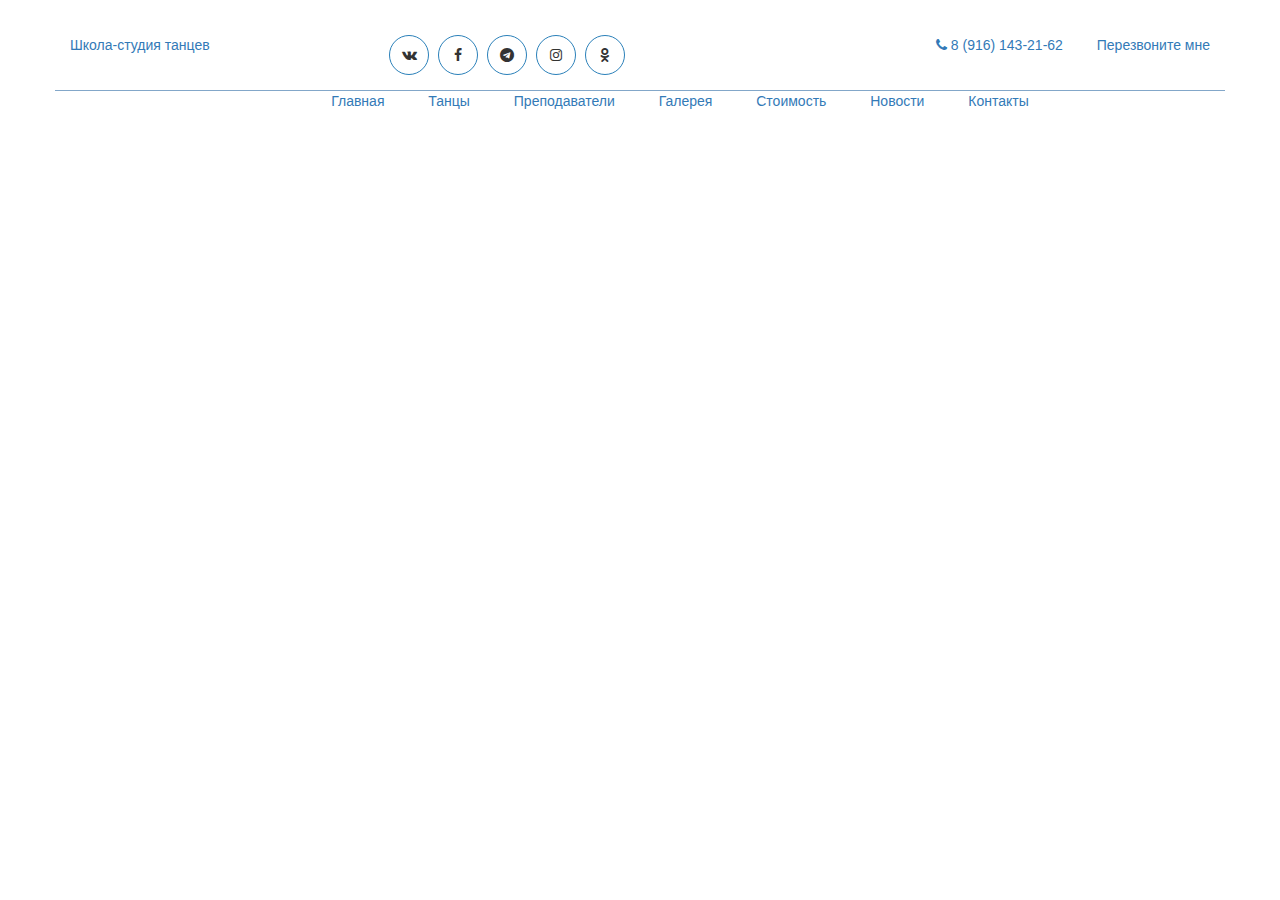
==== index.html @ fca8ac5f "Initial commit" ====
<!DOCTYPE html>
<html lang="en">
<head>
	<meta charset="UTF-8">
	<meta http-equiv="X-UA-Compatible" content="IE=edge,chrome=1">
	<meta name="viewport" content="width=device-width, initial-scale=1">
	<title>Трафик - школа студия танцев</title>
	<link rel="stylesheet" href="bower_components/aos/dist/aos.css" />
	<link rel="stylesheet" href="https://maxcdn.bootstrapcdn.com/font-awesome/4.6.3/css/font-awesome.min.css">
	<link rel="stylesheet" href="css/vendors/bootstrap.min.css">
	<link rel="stylesheet" href="css/style.css">
</head>
<body>
	<div class="wrapper">
	<!-- <div data-aos="animation_name"> -->
	<header>
		<div class="container">
			<div class="row">
				<div class="col-md-6">
					<div class="logo">
						<a href="#"> Школа-студия танцев</a>
					</div>
					<div class="socials">
						<ul>
							<li><i class="fa fa-vk" aria-hidden="true"></i></li>
							<li><i class="fa fa-facebook" aria-hidden="true"></i></li>
							<li><i class="fa fa-telegram" aria-hidden="true"></i></li>
							<li><i class="fa fa-instagram" aria-hidden="true"></i></li>
							<li><i class="fa fa-odnoklassniki" aria-hidden="true"></i></li>
						</ul>
					</div>
				</div>
				<div class="col-md-6">
					<div class="hdr-contact">
						<a href="tel:89161432162" class="hdr-contact-phone"><i class="fa fa-phone"></i>
							8 (916) 143-21-62
						</a>
						<a href="#" class="round-btn">Перезвоните мне</a>
					</div>
				</div>
			</div>
		</div>
	</header>
	<div class="navigation">
		<ul class="nav-list">
			<li><a href="#">Главная</a></li>
			<li><a href="#">Танцы</a></li>
			<li><a href="#">Преподаватели</a></li>
			<li><a href="#">Галерея</a></li>
			<li><a href="#">Стоимость</a></li>
			<li><a href="#">Новости</a></li>
			<li><a href="#">Контакты</a></li>
		</ul>
	</div>





	</div> <!-- /.wrapper -->
	<!-- <script src="//ajax.googleapis.com/ajax/libs/jquery/1.11.2/jquery.min.js"></script>-->
	<script>
		window.jQuery || document.write('<script src="js/vendor/jquery-1.11.2.min.js"><\/script>')
	</script>
	<script src="js/vendors/bootstrap.min.js"></script>
	<script src="bower_components/aos/dist/aos.js"></script>
	<script src="js/main.js"></script>
</body>
</html>
---- css/style.css ----
/* === COLORS === */
html, body {
  padding: 0;
  margin: 0; }
  html .wrapper, body .wrapper {
    overflow: hidden; }

header {
  padding-top: 35px; }
  header .container {
    border-bottom: 1px solid #83a7c9; }
  header .logo {
    float: left;
    width: 35%; }
  header .socials li {
    border: 1px solid #2a80b9; }
  header .socials li:hover {
    background: #2a80b9;
    color: white; }
  header .hdr-contact {
    text-align: right; }
    header .hdr-contact a {
      display: inline;
      margin-left: 30px; }

.socials {
  text-align: right; }
  .socials li {
    display: inline-block;
    padding: 5px;
    width: 40px;
    height: 40px;
    border-radius: 50%;
    position: relative;
    margin-left: 5px; }
    .socials li i {
      position: absolute;
      top: 50%;
      transform: translateY(-50%);
      width: 26px;
      left: 50%;
      margin-left: -13px;
      text-align: center;
      font-style: 20px; }

.navigation .nav-list {
  text-align: center; }
  .navigation .nav-list li {
    display: inline;
    margin-left: 40px; }

/*# sourceMappingURL=style.css.map */
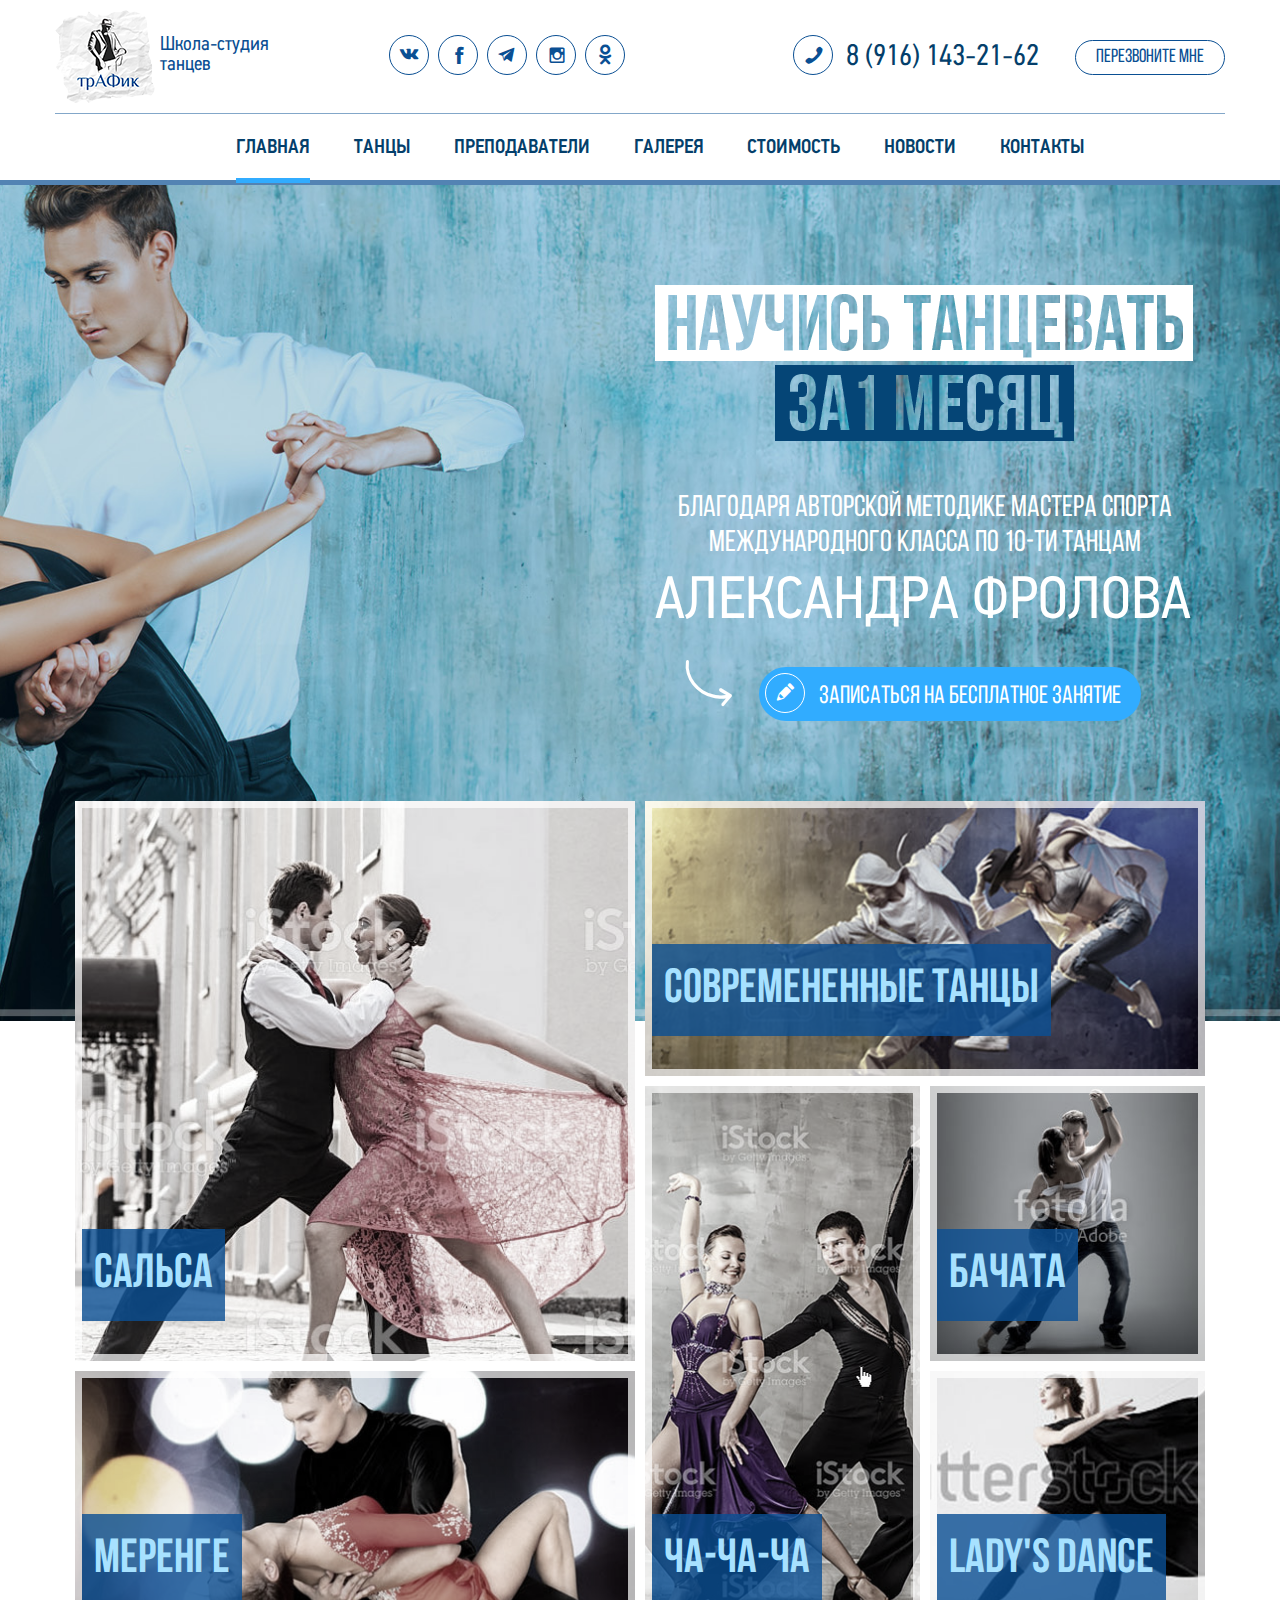
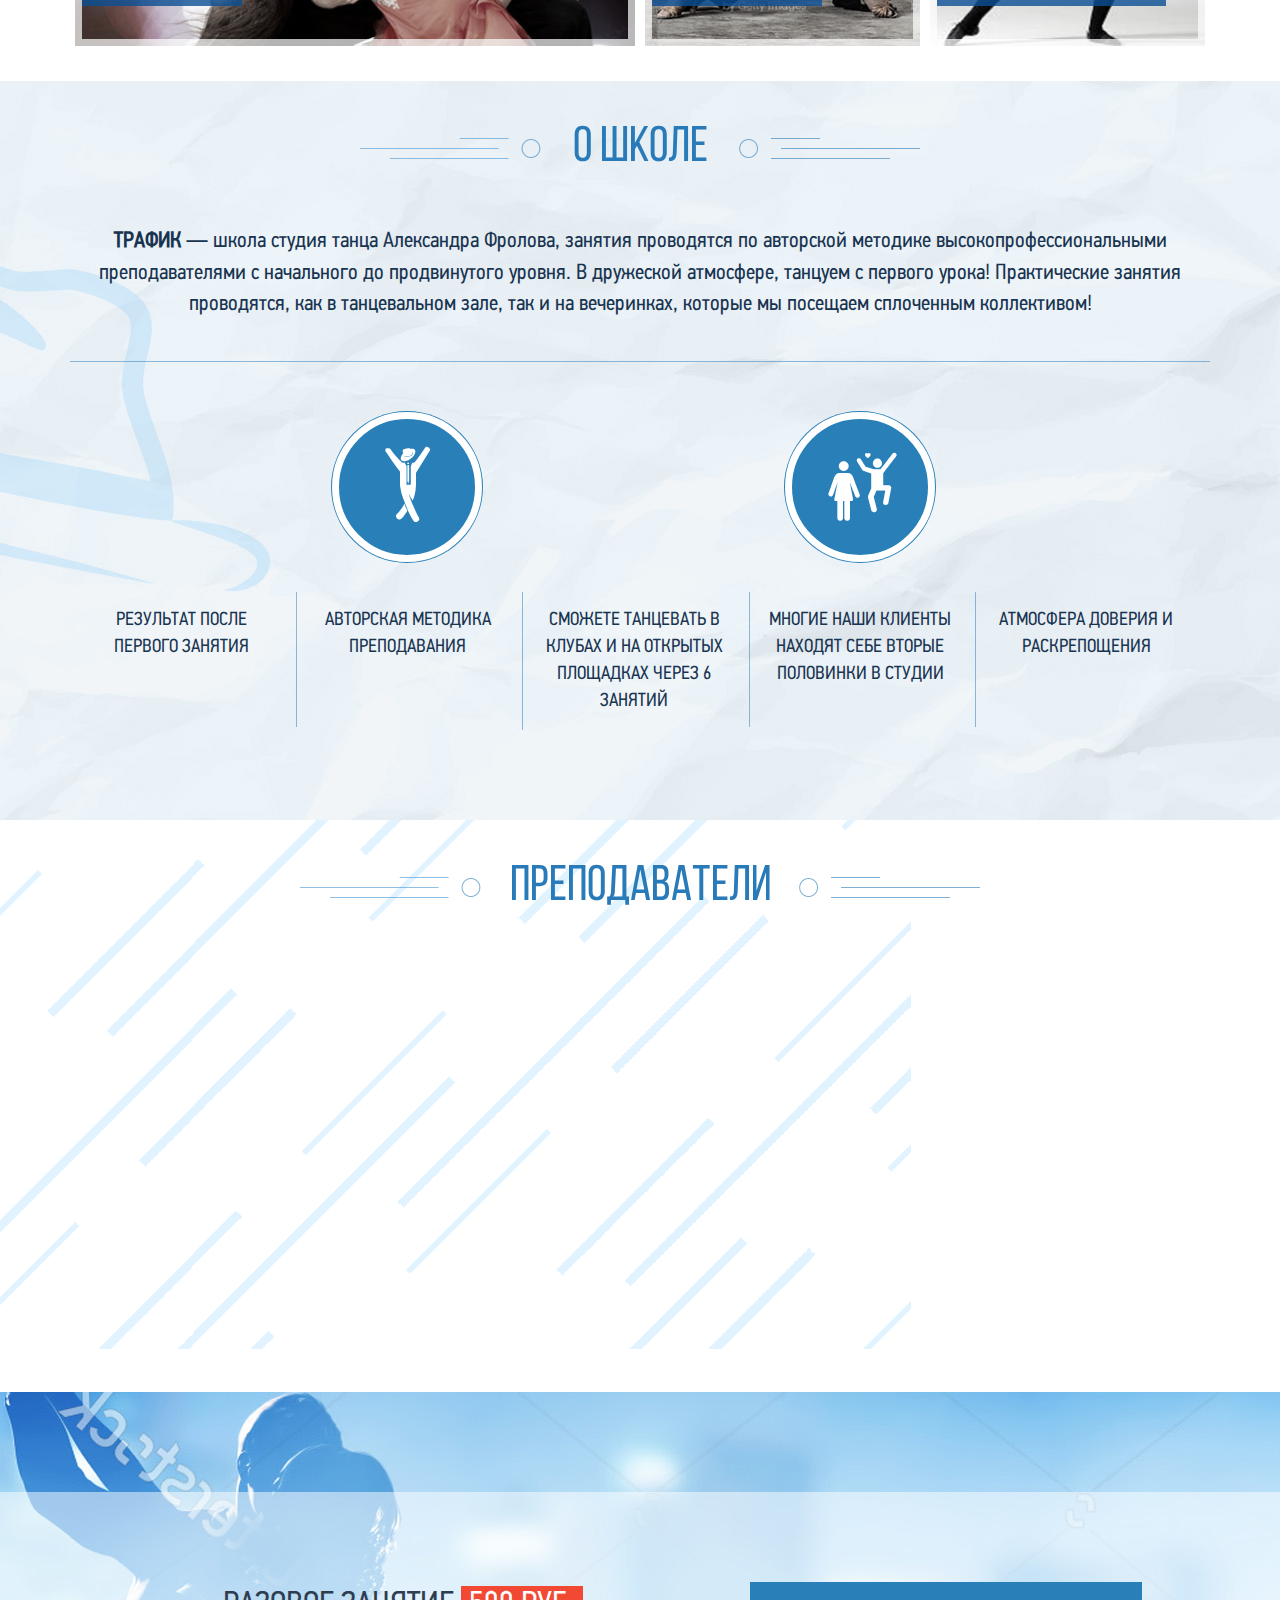
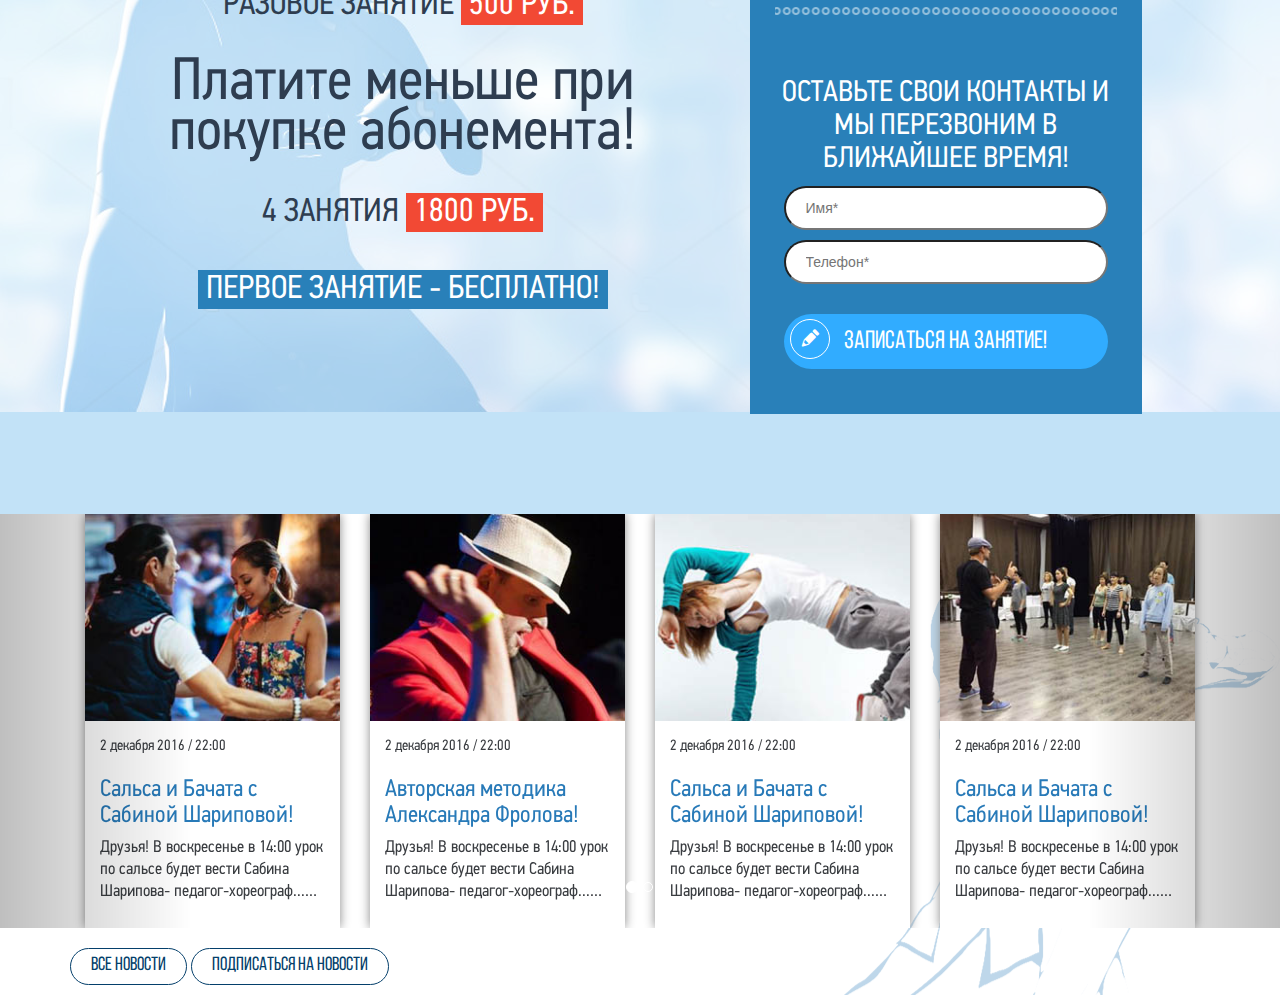
==== commit 6669a678: "Need work on weekends" ====
--- a/index.html
+++ b/index.html
@@ -5,10 +5,11 @@
 	<meta http-equiv="X-UA-Compatible" content="IE=edge,chrome=1">
 	<meta name="viewport" content="width=device-width, initial-scale=1">
 	<title>Трафик - школа студия танцев</title>
-	<link rel="stylesheet" href="bower_components/aos/dist/aos.css" />
-	<link rel="stylesheet" href="https://maxcdn.bootstrapcdn.com/font-awesome/4.6.3/css/font-awesome.min.css">
+	<link rel="stylesheet" href="https://cdnjs.cloudflare.com/ajax/libs/animate.css/3.5.2/animate.min.css">
+	<link rel="stylesheet" href="css/vendors/fonts.css">
 	<link rel="stylesheet" href="css/vendors/bootstrap.min.css">
 	<link rel="stylesheet" href="css/style.css">
+	<link rel="stylesheet" href="css/vendors/responsive.css">
 </head>
 <body>
 	<div class="wrapper">
@@ -18,21 +19,35 @@
 			<div class="row">
 				<div class="col-md-6">
 					<div class="logo">
-						<a href="#"> Школа-студия танцев</a>
+						<a href="index.html"><img src="img/logo.png"></a>
+						<a href="index.html"> Школа-студия <br> танцев</a>
 					</div>
 					<div class="socials">
 						<ul>
-							<li><i class="fa fa-vk" aria-hidden="true"></i></li>
-							<li><i class="fa fa-facebook" aria-hidden="true"></i></li>
-							<li><i class="fa fa-telegram" aria-hidden="true"></i></li>
-							<li><i class="fa fa-instagram" aria-hidden="true"></i></li>
-							<li><i class="fa fa-odnoklassniki" aria-hidden="true"></i></li>
+							<li>
+							<a href="#"><i class="icon-vk"></i></a>
+							</li>
+							<li>
+							<a href="#"><i class="icon-fb"></i></a>
+							</li>
+							<li>
+							<a href="#"><i class="icon-tg"></i></a>
+							</li>
+							<li>
+							<a href="#"><i class="icon-in"></i></a>
+							</li>
+							<li>
+							<a href="#"><i class="icon-ok"></i></a>
+							</li>
 						</ul>
 					</div>
 				</div>
 				<div class="col-md-6">
 					<div class="hdr-contact">
-						<a href="tel:89161432162" class="hdr-contact-phone"><i class="fa fa-phone"></i>
+						<a href="tel:89161432162" class="hdr-contact-phone">
+						<span class="icon-wrap">
+							<i class="icon icon-phone"></i>
+						</span>
 							8 (916) 143-21-62
 						</a>
 						<a href="#" class="round-btn">Перезвоните мне</a>
@@ -43,7 +58,7 @@
 	</header>
 	<div class="navigation">
 		<ul class="nav-list">
-			<li><a href="#">Главная</a></li>
+			<li class="active"><a href="#">Главная</a></li>
 			<li><a href="#">Танцы</a></li>
 			<li><a href="#">Преподаватели</a></li>
 			<li><a href="#">Галерея</a></li>
@@ -52,18 +67,318 @@
 			<li><a href="#">Контакты</a></li>
 		</ul>
 	</div>
-
+	<section class="banner">
+		<div class="container">
+			<div class="col-md-6 pull-right">
+				<img src="img/banner-img.png" alt="Научись танцевать">
+				<p class="banner-txt">
+					благодаря авторской методике мастера спорта Международного класса по 10-ти танцам
+					<span>
+						Александра Фролова
+					</span>
+				</p>
+				<p class="inline"><span class="icon-arrow2"></span></p>
+				<a class="sign"><span class="icon-wrap"><i class="icon-pen"></i></span>Записаться на бесплатное занятие</a>
+			</div>
+		</div>
+	</section>
+	<section class="dances">
+		<div class="container">
+			<div class="col-md-6">
+				<div id="dance1" class="dance">
+					 	<img src="img/type1.jpg" alt="Сальса">
+					 	<a href="#">Сальса</a>
+				</div>
+				<div id="dance2" class="dance">
+					<img src="img/type2.jpg" alt="Меренге">
+					<a href="#">Меренге</a>
+				</div>
+			</div>
+			<div class="col-md-6">
+				<div id="dance3" class="dance">
+				<img src="img/type3.jpg"  alt="Современенные танцы">
+				<a href="#">Современенные танцы</a>
+				</div>
+				<div class="col-md-6 col-sm-6">
+					<div id="dance4" class="dance">
+					<img src="img/type4.jpg" alt="Ча-ча-ча">
+					<a href="#">Ча-ча-ча</a>
+					</div>
+				</div>
+				<div class="col-md-6 col-sm-6">
+					<div id="dance5" class="dance">
+					<img src="img/type5.jpg" alt="Бачата">
+					<a href="#">Бачата</a>
+					</div>
+					<div id="dance6" class="dance">
+						<img src="img/type6.jpg" alt="Lady's dance">
+						<a href="#">Lady's dance</a>
+					</div>
+				</div>
+			</div>
+		</div>
+	</section>
+	<section class="about">
+		<div class="container">
+			<h2 class="page-hdr">
+				О школе
+			</h2>
+			<p>
+				<strong>ТРАФИК</strong> — школа студия танца Александра Фролова, занятия проводятся по авторской методике высокопрофессиональными преподавателями с начального до продвинутого уровня. В дружеской атмосфере, танцуем с первого урока! Практические занятия проводятся, как в танцевальном зале, так и на вечеринках, которые мы посещаем сплоченным коллективом!
+			</p>
+			<ul class="ul-about">
+				<li>
+					<span class="icon-about wow flip"><i class="icon-1"></i></span>
+					<span class="about-txt no-border">Результат после
+					первого занятия </span>
+				</li>
+				<li>
+					<span class="icon-about"><i class="icon-2"></i></span>
+					<span class="about-txt">Авторская методика
+					преподавания </span>
+				</li>
+				<li>
+					<span class="icon-about wow flip"><i class="icon-3"></i></span>
+					<span class="about-txt">Сможете танцевать
+					в клубах и на открытых площадках через 6 занятий</span>
+				</li>
+				<li>
+					<span class="icon-about"><i class="icon-4"></i></span>
+					<span class="about-txt">Многие наши клиенты
+					находят себе вторые половинки в студии</span>
+				</li>
+				<li>
+					<span class="icon-about wow flip"><i class="icon-5"></i></span>
+					<span class="about-txt">Атмосфера доверия
+					и раскрепощения </span>
+				</li>
+			</ul>
+		</div>
+	</section>
+
+	<section class="teachers">
+		<div class="container">
+			<h2 class="page-hdr">Преподаватели</h2>
+
+			<div class="col-md-3 col-sm-6">
+				<div class="shadow-box wow slideInLeft">
+					<div class="img-container">
+						<a href="#"><img src="img/teacher1.png"></a>
+					</div>
+					<h3><a href="#">Александр Фролов</a></h3>
+				</div>
+			</div>
+			<div class="col-md-3 col-sm-6">
+				<div class="shadow-box wow slideInRight">
+					<div class="img-container">
+						<a href="#"><img src="img/teacher2.png"></a>
+					</div>
+					<h3><a href="#">Ольга Ланцова</a></h3>
+				</div>
+			</div>
+			<div class="col-md-3 col-sm-6">
+				<div class="shadow-box wow slideInLeft">
+					<div class="img-container">
+						<a href="#"><img src="img/teacher3.png"></a>
+					</div>
+					<h3><a href="#">Юлия Медвидь</a></h3>
+				</div>
+			</div>
+			<div class="col-md-3 col-sm-6">
+				<div class="shadow-box wow slideInRight">
+					<div class="img-container">
+						<a href="#"><img src="img/teacher4.png"></a>
+					</div>
+					<h3><a href="#">Сабина Шарипова</a></h3>
+				</div>
+			</div>
+		</div>
+	</section>
+
+	<section class="prices">
+		<div class="white-bg">
+			<div class="container">
+				<div class="col-md-7">
+					<p class="primary-txt">
+						Разовое занятие   <span class="red-bg">500 руб.</span> 
+					</p>
+					<p class="primary-txt txt60">
+						Платите меньше при покупке абонемента!  
+					</p>
+					<p class="primary-txt">
+						4 занятия   <span class="red-bg">1800 руб.</span> 
+					</p>
+					<p class="primary-txt">
+						<span class="blue-bg">Первое занятие - БЕСПЛАТНО!</span>
+					</p>
+				</div>
+				<div class="col-md-5">
+					<form class="form-signing">
+						<h2>Оставьте свои контакты и мы перезвоним 
+						в ближайшее время!
+						</h2>
+						<input type="text" name="name" placeholder="Имя*">
+						<input type="text" name="phone" placeholder="Телефон*">
+						<button class="sign"><span class="icon-wrap"><i class="icon-pen"></i></span>Записаться на занятие!</button> 
+					</form>
+				</div>
+			</div>
+		</div>
+	</section>
+
+	<section class="news-responses">	
+			
+	<div id="news" class="carousel slide" data-ride="carousel">
+			  <!-- Indicators -->
+			  <ol class="carousel-indicators">
+			    <li data-target="#news" data-slide-to="0" class="active"></li>
+			    <li data-target="#news" data-slide-to="1"></li>
+			  </ol>
+
+			  <!-- Wrapper for slides -->
+			  <div class="carousel-inner" role="listbox">
+			    <div class="item active">
+			    	<div class="container">
+			    		<div class="col-md-3 col-sm-6">
+			    			<div class="shadow-box">
+			    				<a href="#"><img src="img/news1.jpg"></a>
+			    				<div class="news-text">
+			    					<p class="date">2 декабря 2016 / 22:00</p>
+			    					<h3>
+			    						<a href="#">Сальса и Бачата с Сабиной Шариповой! </a>
+			    					</h3>
+			    					<p class="main-txt">
+			    						Друзья! В воскресенье в 14:00 урок по сальсе будет вести Сабина Шарипова- педагог-хореограф... международный инструктор по социальным танцам- сальсе, бачате.!
+			    					</p>
+			    				</div>
+			    			</div>
+			    		</div>
+			    		<div class="col-md-3 col-sm-6">
+			    			<div class="shadow-box">
+			    				<a href="#"><img src="img/news2.jpg"></a>
+			    				<div class="news-text">
+			    					<p class="date">2 декабря 2016 / 22:00</p>
+			    					<h3>
+			    						<a href="#">Авторская методика Александра Фролова!  </a>
+			    					</h3>
+			    					<p class="main-txt">
+			    						Друзья! В воскресенье в 14:00 урок по сальсе будет вести Сабина Шарипова- педагог-хореограф... международный инструктор по социальным танцам- сальсе, бачате.!
+			    					</p>
+			    				</div>
+			    			</div>
+			    		</div>
+			    		<div class="col-md-3 col-sm-6">
+			    			<div class="shadow-box">
+			    				<a href="#"><img src="img/news3.jpg"></a>
+			    				<div class="news-text">
+			    					<p class="date">2 декабря 2016 / 22:00</p>
+			    					<h3>
+			    						<a href="#">Сальса и Бачата с Сабиной Шариповой! </a>
+			    					</h3>
+			    					<p class="main-txt">
+			    						Друзья! В воскресенье в 14:00 урок по сальсе будет вести Сабина Шарипова- педагог-хореограф... международный инструктор по социальным танцам- сальсе, бачате.!
+			    					</p>
+			    				</div>
+			    			</div>
+			    		</div>
+			    		<div class="col-md-3 col-sm-6">
+			    			<div class="shadow-box">
+			    				<a href="#"><img src="img/news4.jpg"></a>
+			    				<div class="news-text">
+			    					<p class="date">2 декабря 2016 / 22:00</p>
+
+			    					<h3>
+			    						<a href="#">Сальса и Бачата с Сабиной Шариповой! </a>
+			    					</h3>
+			    					<p class="main-txt">
+			    						Друзья! В воскресенье в 14:00 урок по сальсе будет вести Сабина Шарипова- педагог-хореограф... международный инструктор по социальным танцам- сальсе, бачате.!
+			    					</p>
+			    				</div>
+			    			</div>
+			    		</div>
+			    </div>
+			    </div>
+
+			    <div class="item">
+			    	   <div class="container">
+			    	 		<div class="col-md-3 col-sm-6">
+			    	 			<div class="shadow-box">
+			    	 				<a href="#"><img src="img/news1.jpg"></a>
+			    	 				<div class="news-text">
+			    	 					<p class="date">2 декабря 2016 / 22:00</p>
+			    	 					<h3>
+			    	 						<a href="#">Сальса и Бачата с Сабиной Шариповой! </a>
+			    	 					</h3>
+			    	 					<p class="main-txt">
+			    	 						Друзья! В воскресенье в 14:00 урок по сальсе будет вести Сабина Шарипова- педагог-хореограф... международный инструктор по социальным танцам- сальсе, бачате.!
+			    	 					</p>
+			    	 				</div>
+			    	 			</div>
+			    	 		</div>
+			    	 		<div class="col-md-3 col-sm-6">
+			    	 			<div class="shadow-box">
+			    	 				<a href="#"><img src="img/news2.jpg"></a>
+			    	 				<div class="news-text">
+			    	 					<p class="date">2 декабря 2016 / 22:00</p>
+			    	 					<h3>
+			    	 						<a href="#">Авторская методика Александра Фролова!  </a>
+			    	 					</h3>
+			    	 					<p class="main-txt">
+			    	 						Друзья! В воскресенье в 14:00 урок по сальсе будет вести Сабина Шарипова- педагог-хореограф... международный инструктор по социальным танцам- сальсе, бачате.!
+			    	 					</p>
+			    	 				</div>
+			    	 			</div>
+			    	 		</div>
+			    	 		<div class="col-md-3 col-sm-6">
+			    	 			<div class="shadow-box">
+			    	 				<a href="#"><img src="img/news3.jpg"></a>
+			    	 				<div class="news-text">
+			    	 					<p class="date">2 декабря 2016 / 22:00</p>
+			    	 					<h3>
+			    	 						<a href="#">Сальса и Бачата с Сабиной Шариповой! </a>
+			    	 					</h3>
+			    	 					<p class="main-txt">
+			    	 						Друзья! В воскресенье в 14:00 урок по сальсе будет вести Сабина Шарипова- педагог-хореограф... международный инструктор по социальным танцам- сальсе, бачате.!
+			    	 					</p>
+			    	 				</div>
+			    	 			</div>
+			    	 		</div>		
+			    	 	</div>
+			    </div>
+			      
+			  </div>
+
+			  <!-- Left and right controls -->
+			  <a class="left carousel-control" href="#news" role="button" data-slide="prev">
+			    <span class="sr-only">Previous</span>
+			  </a>
+			  <a class="right carousel-control" href="#news" role="button" data-slide="next">
+			    <span class="sr-only">Next</span>
+			  </a>
+	</div>
+	<div class="container">
+		<h2 class="learn-more">
+			<a href="#">Все новости</a>
+		</h2>
+		<h2 class="learn-more">
+			<a href="#">Подписаться на новости</a>
+		</h2>
+	</div>
+	</section>
 
 
 
 
 	</div> <!-- /.wrapper -->
-	<!-- <script src="//ajax.googleapis.com/ajax/libs/jquery/1.11.2/jquery.min.js"></script>-->
+<!-- 	<script src="//ajax.googleapis.com/ajax/libs/jquery/1.11.2/jquery.min.js"></script>  -->
 	<script>
 		window.jQuery || document.write('<script src="js/vendor/jquery-1.11.2.min.js"><\/script>')
 	</script>
 	<script src="js/vendors/bootstrap.min.js"></script>
-	<script src="bower_components/aos/dist/aos.js"></script>
+	<script src="js/vendors/wow.js"></script>
+	<script>
+		new WOW().init();
+	</script>
 	<script src="js/main.js"></script>
 </body>
 </html>--- a/css/vendors/fonts.css
+++ b/css/vendors/fonts.css
@@ -0,0 +1,101 @@
+@font-face {
+	font-family: 'PFDinTextCondPro';
+	src: url('../../fonts/PFDinTextCondPro-Regular.eot');
+	src: local('☺'), url('../../fonts/PFDinTextCondPro-Regular.woff') format('woff'), url('../../fonts/PFDinTextCondPro-Regular.ttf') format('truetype'), url('../../fonts/PFDinTextCondPro-Regular.svg') format('svg');
+	font-weight: normal;
+	font-style: normal;
+}
+@font-face {
+	font-family: 'BebasNeueRegular';
+	src: url('../../fonts/BebasNeue Regular.eot');
+	src: local('☺'), url('../../fonts/BebasNeue Regular.woff') format('woff'), url('../../fonts/BebasNeue Regular.ttf') format('truetype'), url('../../fonts/BebasNeue Regular.svg') format('svg');
+	font-weight: normal;
+	font-style: normal;
+}
+
+@font-face {
+	font-family: 'BebasNeueBold';
+	src: url('../../fonts/BebasNeue Bold_2.eot');
+	src: local('☺'), url('../../fonts/BebasNeue Bold_2.woff') format('woff'), url('../../fonts/BebasNeue Bold_2.ttf') format('truetype'), url('../../fonts/BebasNeue Bold_2.svg') format('svg');
+	font-weight: normal;
+	font-style: normal;
+}
+@font-face {
+  font-family: 'PFDinTextCondPro-Medium';
+  src: url('../../fonts/PFDinTextCondPro-Medium.eot');
+  src: local('☺'), url('../../fonts/PFDinTextCondPro-Medium.woff') format('woff'), url('../../fonts/PFDinTextCondPro-Medium.ttf') format('truetype'), url('../../fonts/PFDinTextCondPro-Medium.svg') format('svg');
+  font-weight: normal;
+  font-style: normal;
+}
+
+
+@font-face {
+  font-family: 'icomoon';
+  src:  url('../../fonts/icomoon.eot?wog55p');
+  src:  url('../../fonts/icomoon.eot?wog55p#iefix') format('embedded-opentype'),
+    url('../../fonts/icomoon.ttf?wog55p') format('truetype'),
+    url('../../fonts/icomoon.woff?wog55p') format('woff'),
+    url('../../fonts/icomoon.svg?wog55p#icomoon') format('svg');
+  font-weight: normal;
+  font-style: normal;
+}
+
+[class^="icon-"], [class*=" icon-"] {
+  /* use !important to prevent issues with browser extensions that change fonts */
+  font-family: 'icomoon' !important;
+  speak: none;
+  font-style: normal;
+  font-weight: normal;
+  font-variant: normal;
+  text-transform: none;
+  line-height: 1;
+
+  /* Better Font Rendering =========== */
+  -webkit-font-smoothing: antialiased;
+  -moz-osx-font-smoothing: grayscale;
+}
+
+.icon-ok:before {
+  content: "\e90d";
+}
+.icon-1:before {
+  content: "\e900";
+}
+.icon-2:before {
+  content: "\e901";
+}
+.icon-3:before {
+  content: "\e902";
+}
+.icon-4:before {
+  content: "\e903";
+}
+.icon-5:before {
+  content: "\e904";
+}
+.icon-arrow:before {
+  content: "\e905";
+}
+.icon-arrow2:before {
+  content: "\e906";
+}
+.icon-fb:before {
+  content: "\e907";
+}
+.icon-in:before {
+  content: "\e908";
+}
+.icon-pen:before {
+  content: "\e909";
+}
+.icon-phone:before {
+  content: "\e90a";
+}
+.icon-tg:before {
+  content: "\e90b";
+}
+.icon-vk:before {
+  content: "\e90c";
+}
+
+
--- a/css/style.css
+++ b/css/style.css
@@ -5,23 +5,9 @@
   html .wrapper, body .wrapper {
     overflow: hidden; }
 
-header {
-  padding-top: 35px; }
-  header .container {
-    border-bottom: 1px solid #83a7c9; }
-  header .logo {
-    float: left;
-    width: 35%; }
-  header .socials li {
-    border: 1px solid #2a80b9; }
-  header .socials li:hover {
-    background: #2a80b9;
-    color: white; }
-  header .hdr-contact {
-    text-align: right; }
-    header .hdr-contact a {
-      display: inline;
-      margin-left: 30px; }
+a, a:hover, a:focus {
+  text-decoration: none;
+  color: #0a4f93; }
 
 .socials {
   text-align: right; }
@@ -35,18 +21,466 @@
     margin-left: 5px; }
     .socials li i {
       position: absolute;
-      top: 50%;
+      top: 48%;
       transform: translateY(-50%);
-      width: 26px;
+      text-align: center;
       left: 50%;
       margin-left: -13px;
+      width: 26px;
+      font-size: 20px; }
+
+.inline {
+  display: inline; }
+
+.icon-wrap {
+  position: relative;
+  display: inline-block;
+  width: 40px;
+  height: 40px;
+  border-radius: 50%; }
+
+.page-hdr {
+  font-family: "BebasNeueRegular", sans-serif;
+  font-size: 50px;
+  text-transform: uppercase;
+  text-align: center;
+  color: #287ab8;
+  position: relative;
+  padding-top: 20px; }
+
+.no-border {
+  border: none !important; }
+
+.sign {
+  border-radius: 20px;
+  padding: 7px 20px;
+  text-transform: uppercase;
+  font-family: "BebasNeueRegular", sans-serif;
+  font-size: 19px;
+  text-align: center;
+  font-size: 25px;
+  border-radius: 30px;
+  padding: 6px 20px 7px 20px;
+  display: inline-block;
+  color: white;
+  background-color: #31acff;
+  margin-left: 20px;
+  text-align: left;
+  cursor: pointer; }
+  .sign:hover {
+    background-color: #f24934;
+    color: white; }
+  .sign .icon-wrap {
+    border: 1px solid white;
+    color: white;
+    margin-bottom: -10px;
+    margin-left: -14px;
+    margin-right: 14px; }
+    .sign .icon-wrap i {
+      position: absolute;
+      top: 48%;
+      transform: translateY(-50%);
       text-align: center;
-      font-style: 20px; }
+      left: 50%;
+      margin-left: -13px;
+      width: 26px;
+      font-size: 20px; }
+
+.shadow-box {
+  box-shadow: 0 0 10px #888888;
+  background-color: white; }
+
+header {
+  padding-top: 10px; }
+  header .container {
+    border-bottom: 1px solid #83a7c9;
+    padding: 0;
+    padding-bottom: 10px; }
+  header .logo {
+    float: left;
+    width: 48%;
+    padding-top: 25px; }
+    header .logo a:first-child {
+      float: left;
+      margin-top: -25px;
+      margin-right: 5px; }
+    header .logo a {
+      font-family: "PFDinTextCondPro", sans-serif;
+      font-size: 20px;
+      color: #0a4f93;
+      line-height: 1px;
+      text-decoration: none; }
+  header .socials {
+    padding-top: 25px; }
+    header .socials li {
+      border: 1px solid #0a4f93;
+      color: #0a4f93; }
+      header .socials li a {
+        color: #0a4f93; }
+      header .socials li:hover, header .socials li:hover a {
+        background: #0a4f93;
+        color: white; }
+  header .hdr-contact {
+    text-align: right;
+    padding-top: 25px; }
+    header .hdr-contact a {
+      display: inline;
+      margin-left: 30px;
+      vertical-align: middle; }
+    header .hdr-contact a.hdr-contact-phone {
+      font-size: 30px;
+      font-family: "PFDinTextCondPro", sans-serif;
+      color: #043f6b; }
+    header .hdr-contact a.round-btn {
+      border-radius: 20px;
+      padding: 7px 20px;
+      text-transform: uppercase;
+      font-family: "BebasNeueRegular", sans-serif;
+      font-size: 19px;
+      text-align: center;
+      color: #0a4f93;
+      border: 1px solid #0a4f93; }
+      header .hdr-contact a.round-btn:hover {
+        color: white;
+        background-color: #0a4f93; }
+    header .hdr-contact .icon-wrap {
+      border: 1px solid #0a4f93;
+      color: #0a4f93;
+      margin-bottom: -10px;
+      margin-right: 7px; }
+      header .hdr-contact .icon-wrap:hover {
+        background: #0a4f93;
+        color: white; }
+      header .hdr-contact .icon-wrap i {
+        position: absolute;
+        top: 48%;
+        transform: translateY(-50%);
+        text-align: center;
+        left: 50%;
+        margin-left: -13px;
+        width: 26px;
+        font-size: 20px; }
 
 .navigation .nav-list {
-  text-align: center; }
+  text-align: center;
+  margin: 20px 0;
+  padding-bottom: 17px; }
   .navigation .nav-list li {
     display: inline;
-    margin-left: 40px; }
+    margin-left: 20px;
+    margin-right: 20px;
+    font-family: 'PFDinTextCondPro-Medium', sans-serif;
+    font-size: 20px;
+    text-transform: uppercase;
+    color: #043f6b;
+    padding-bottom: 20px; }
+    .navigation .nav-list li.active {
+      border-bottom: 5px solid #31acff; }
+    .navigation .nav-list li a {
+      color: #043f6b;
+      padding-bottom: 20px;
+      padding-top: 20px; }
+      .navigation .nav-list li a:hover {
+        color: #f24934;
+        border-bottom: 5px solid #f24934; }
+
+.banner {
+  background: url(../img/banner-bg.jpg) no-repeat right top;
+  background-size: cover;
+  width: 100%;
+  height: 100%;
+  padding-top: 100px;
+  padding-bottom: 300px;
+  margin-top: -20px;
+  border-top: 5px solid rgba(10, 79, 147, 0.7); }
+  .banner .banner-txt {
+    color: white;
+    font-family: "BebasNeueRegular", sans-serif;
+    font-size: 30px;
+    text-align: center;
+    text-transform: uppercase;
+    line-height: 35px;
+    margin-top: 50px;
+    margin-bottom: 35px; }
+    .banner .banner-txt span {
+      display: block;
+      font-family: "PFDinTextCondPro", sans-serif;
+      font-size: 60px;
+      text-align: left;
+      margin-top: 25px; }
+  .banner .inline {
+    margin-left: 30px; }
+  .banner .icon-arrow2 {
+    font-size: 50px;
+    color: white; }
+
+.dances {
+  position: relative;
+  margin-top: -225px; }
+  .dances .col-md-6 {
+    padding: 0; }
+  .dances .dance {
+    position: relative;
+    padding: 5px; }
+    .dances .dance img {
+      -webkit-filter: grayscale(70%);
+      filter: grayscale(70%);
+      width: 100%;
+      height: 100%;
+      position: relative;
+      outline: 7px solid rgba(255, 255, 255, 0.7);
+      outline-offset: -7px; }
+    .dances .dance a {
+      color: #a7e1ff;
+      font-family: "BebasNeueBold", sans-serif;
+      text-transform: uppercase;
+      font-size: 48px;
+      padding: 12px;
+      display: inline;
+      position: absolute;
+      bottom: 45px;
+      left: 12px;
+      background-color: rgba(10, 79, 147, 0.8); }
+    .dances .dance:hover img {
+      -webkit-filter: grayscale(0%);
+      filter: grayscale(0%);
+      outline: none; }
+
+.about {
+  background: transparent url("../img/about-bg.jpg") center top no-repeat;
+  margin-top: 30px; }
+  .about .page-hdr:before {
+    content: '';
+    position: absolute;
+    background: transparent url("../img/hdr-decor-left.png") no-repeat;
+    width: 181px;
+    height: 21px;
+    top: 37px;
+    left: 290px; }
+  .about .page-hdr:after {
+    content: '';
+    position: absolute;
+    background: transparent url("../img/hdr-decor-right.png") no-repeat;
+    width: 181px;
+    height: 21px;
+    top: 37px;
+    right: 290px; }
+  .about p {
+    font-family: "PFDinTextCondPro", sans-serif;
+    font-size: 22px;
+    color: #183450;
+    text-align: center;
+    padding: 40px 0;
+    border-bottom: 1px solid rgba(40, 122, 184, 0.5);
+    margin-bottom: 50px; }
+  .about .ul-about {
+    margin-top: 30px;
+    margin-bottom: 90px;
+    padding: 0; }
+    .about .ul-about li {
+      width: 19.5%;
+      display: inline-block;
+      vertical-align: top; }
+      .about .ul-about li .icon-about {
+        display: block;
+        position: relative;
+        width: 150px;
+        height: 150px;
+        margin: 0 auto 30px auto;
+        border-radius: 50%;
+        border: 7px solid white;
+        background-color: #2980b9;
+        box-shadow: 0 0 0 1px #2980b9;
+        -moz-transition: all 0.8s ease-in-out;
+        -webkit-transition: all 0.8s ease-in-out;
+        -o-transition: all 0.8s ease-in-out;
+        -ms-transition: all 0.8s ease-in-out;
+        transition: all 0.8s ease-in-out; }
+        .about .ul-about li .icon-about:hover {
+          -moz-transform: rotate(360deg);
+          -webkit-transform: rotate(360deg);
+          -o-transform: rotate(360deg);
+          -ms-transform: rotate(360deg);
+          transform: rotate(360deg); }
+        .about .ul-about li .icon-about i {
+          position: absolute;
+          top: 48%;
+          transform: translateY(-50%);
+          text-align: center;
+          left: 50%;
+          width: 80px;
+          margin-left: -39px;
+          font-size: 80px;
+          color: white; }
+        .about .ul-about li .icon-about .icon-1, .about .ul-about li .icon-about .icon-2 {
+          margin-left: -28px; }
+      .about .ul-about li .about-txt {
+        display: block;
+        min-height: 135px;
+        font-family: "PFDinTextCondPro", sans-serif;
+        font-size: 19px;
+        color: #183450;
+        text-transform: uppercase;
+        text-align: center;
+        padding: 15px;
+        border-left: 1px solid rgba(40, 122, 184, 0.5); }
+
+.teachers {
+  background: white url("../img/teachers-bg.png") left top no-repeat;
+  padding-bottom: 60px; }
+  .teachers .page-hdr {
+    padding-bottom: 30px; }
+    .teachers .page-hdr:before {
+      content: '';
+      position: absolute;
+      background: transparent url("../img/hdr-decor-left.png") no-repeat;
+      width: 181px;
+      height: 21px;
+      top: 37px;
+      left: 230px; }
+    .teachers .page-hdr:after {
+      content: '';
+      position: absolute;
+      background: transparent url("../img/hdr-decor-right.png") no-repeat;
+      width: 181px;
+      height: 21px;
+      top: 37px;
+      right: 230px; }
+  .teachers .shadow-box {
+    padding-top: 15px;
+    margin-left: auto;
+    margin-right: auto; }
+    .teachers .shadow-box .img-container {
+      width: 225px;
+      height: 225px;
+      margin: 0 auto;
+      overflow: hidden; }
+      .teachers .shadow-box .img-container img {
+        width: 225px;
+        height: 225px;
+        -webkit-transition: all 1.3s ease;
+        -moz-transition: all 1.3s ease;
+        -o-transition: all 1.3s ease;
+        -ms-transition: all 1.3s ease;
+        transition: all 1.3s ease; }
+    .teachers .shadow-box h3 {
+      font-family: "PFDinTextCondPro", sans-serif;
+      font-size: 38px;
+      text-align: center;
+      padding: 3px 30px 20px 30px; }
+      .teachers .shadow-box h3 a {
+        color: #043f6b; }
+    .teachers .shadow-box:hover .img-container img {
+      transform: scale(1.3); }
+    .teachers .shadow-box:hover a {
+      color: #287ab8; }
+
+.prices {
+  background: #85c4ef url("../img/price-bg.jpg") center top no-repeat;
+  padding-top: 50px; }
+  .prices .white-bg {
+    background-color: rgba(255, 255, 255, 0.5);
+    margin-top: 50px; }
+    .prices .white-bg .container {
+      padding-top: 90px;
+      padding-bottom: 100px; }
+  .prices .primary-txt {
+    font-size: 33px;
+    color: #2e3d50;
+    font-family: "PFDinTextCondPro", sans-serif;
+    text-transform: uppercase;
+    text-align: center;
+    margin-bottom: 30px; }
+    .prices .primary-txt span {
+      color: white;
+      padding: 3px 8px; }
+    .prices .primary-txt .red-bg {
+      background-color: #f24934; }
+    .prices .primary-txt .blue-bg {
+      background-color: #2980b9; }
+  .prices .txt60 {
+    text-transform: none;
+    line-height: 50px;
+    font-size: 60px; }
+  .prices form.form-signing {
+    padding-top: 50px;
+    width: 88%;
+    border: 25px solid #2980b9;
+    background: #2980b9 url(../img/form-decor.png) center top repeat-x; }
+    .prices form.form-signing h2 {
+      font-family: "PFDinTextCondPro", sans-serif;
+      color: white;
+      text-transform: uppercase;
+      text-align: center;
+      font-sizee: 23px; }
+    .prices form.form-signing input[type="text"] {
+      display: block;
+      padding: 10px;
+      padding-left: 20px;
+      background-color: #fff;
+      border-radius: 25px;
+      width: 95%;
+      margin: 0 auto 10px auto; }
+    .prices form.form-signing .sign {
+      display: block;
+      margin-left: 0;
+      outline: none;
+      border: none;
+      padding: 5px 15px 10px 20px;
+      width: 95%;
+      margin: 30px auto 20px auto; }
+      .prices form.form-signing .sign .icon-wrap {
+        margin-bottom: -11px; }
+
+.news-responses {
+  background: transparent url("../img/news-bg.png") right top no-repeat; }
+  .news-responses .shadow-box img {
+    width: 100%; }
+  .news-responses .news-text {
+    padding: 15px; }
+    .news-responses .news-text p.date {
+      font-family: "PFDinTextCondPro", sans-serif;
+      font-size: 15px;
+      color: #3a3d41; }
+    .news-responses .news-text h3 {
+      font-size: 24px;
+      font-family: "PFDinTextCondPro", sans-serif; }
+      .news-responses .news-text h3 a {
+        line-height: 26px;
+        height: 50px;
+        overflow: hidden;
+        text-overflow: ellipsis;
+        display: -webkit-box;
+        -webkit-line-clamp: 2;
+        -webkit-box-orient: vertical;
+        color: #287ab8; }
+        .news-responses .news-text h3 a:hover {
+          color: #f24934; }
+    .news-responses .news-text p.main-txt {
+      color: #3a3d41;
+      font-size: 17px;
+      font-family: "PFDinTextCondPro", sans-serif;
+      line-height: 22px;
+      height: 66px;
+      overflow: hidden;
+      text-overflow: ellipsis;
+      display: -webkit-box;
+      -webkit-line-clamp: 3;
+      -webkit-box-orient: vertical; }
+  .news-responses .learn-more {
+    border-radius: 20px;
+    padding: 7px 20px;
+    text-transform: uppercase;
+    font-family: "BebasNeueRegular", sans-serif;
+    font-size: 19px;
+    text-align: center;
+    border: 1px solid #043f6b;
+    display: inline-block; }
+    .news-responses .learn-more a {
+      color: #043f6b; }
+    .news-responses .learn-more:hover, .news-responses .learn-more:hover a {
+      color: white;
+      background-color: #f24934;
+      border-color: #f24934; }
 
 /*# sourceMappingURL=style.css.map */
--- a/css/vendors/responsive.css
+++ b/css/vendors/responsive.css
@@ -0,0 +1,60 @@
+@media (max-width: 1199px) {
+	.teachers .shadow-box .img-container,
+	.teachers .shadow-box .img-container img {
+	    width: 177px;
+	    height: 177px;
+	}
+
+}
+
+
+@media (max-width: 991px) {
+
+	header .hdr-contact {
+	    text-align: center;
+	    padding-top: 14px;
+	    padding-bottom: 15px;
+	}
+	.teachers .shadow-box {
+		margin-bottom: 30px;
+	}
+
+	.teachers .shadow-box .img-container,
+	.teachers .shadow-box .img-container img {
+	    width: 300px;
+	    height: 300px;
+	}
+}
+
+@media (max-width: 767px) {
+	.teachers .shadow-box {
+		max-width: 350px;
+	}
+}
+
+@media (max-width: 424px) { 
+
+	header .logo {
+		float: none;
+	}
+	.socials {
+	    text-align: center;
+	}
+	.socials ul {
+	    padding-left: 0;
+	}
+	.teachers .shadow-box {
+		max-width: auto;
+	}
+	.teachers .shadow-box .img-container {
+		width: 95%;
+		height: 95%;
+	}
+	.teachers .shadow-box .img-container img {
+	    width: 100%;
+	    height: 100%;
+	}
+	.dances .dance a {
+		font-size: 40px;
+	}
+}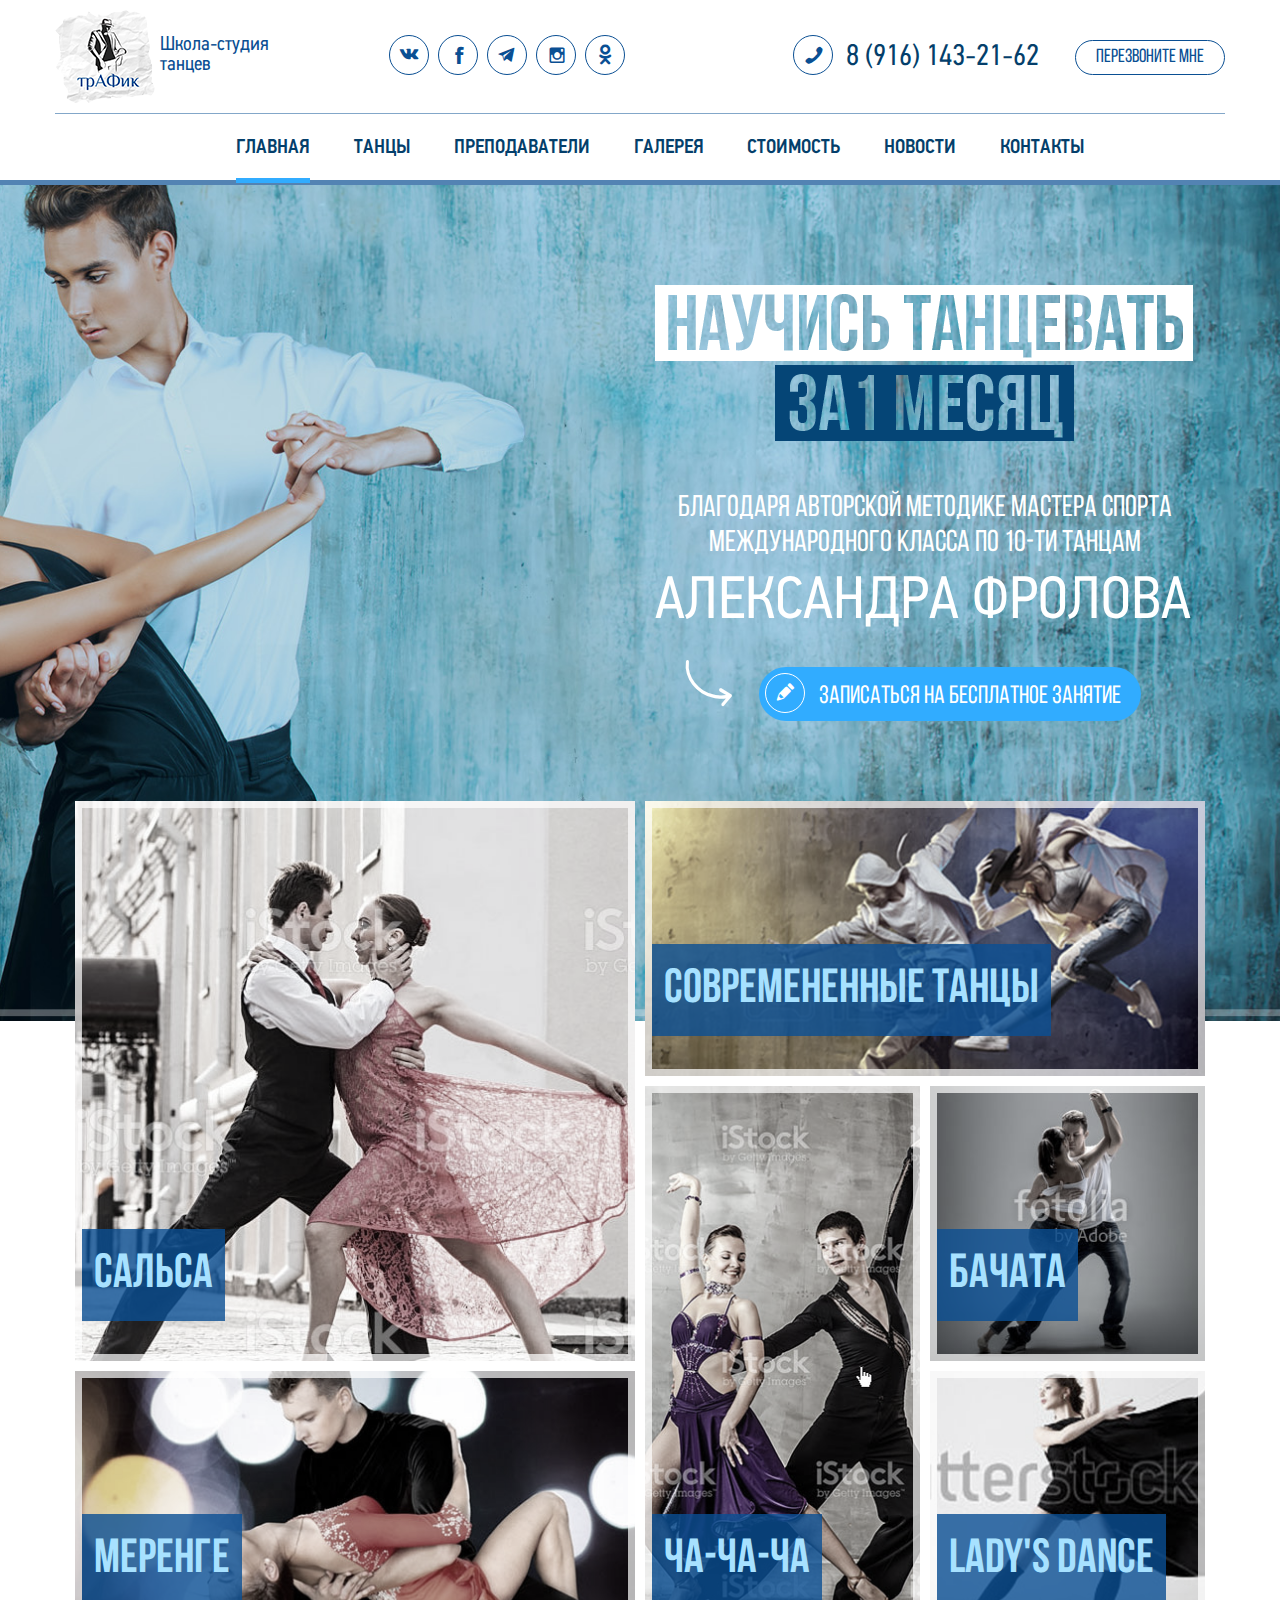
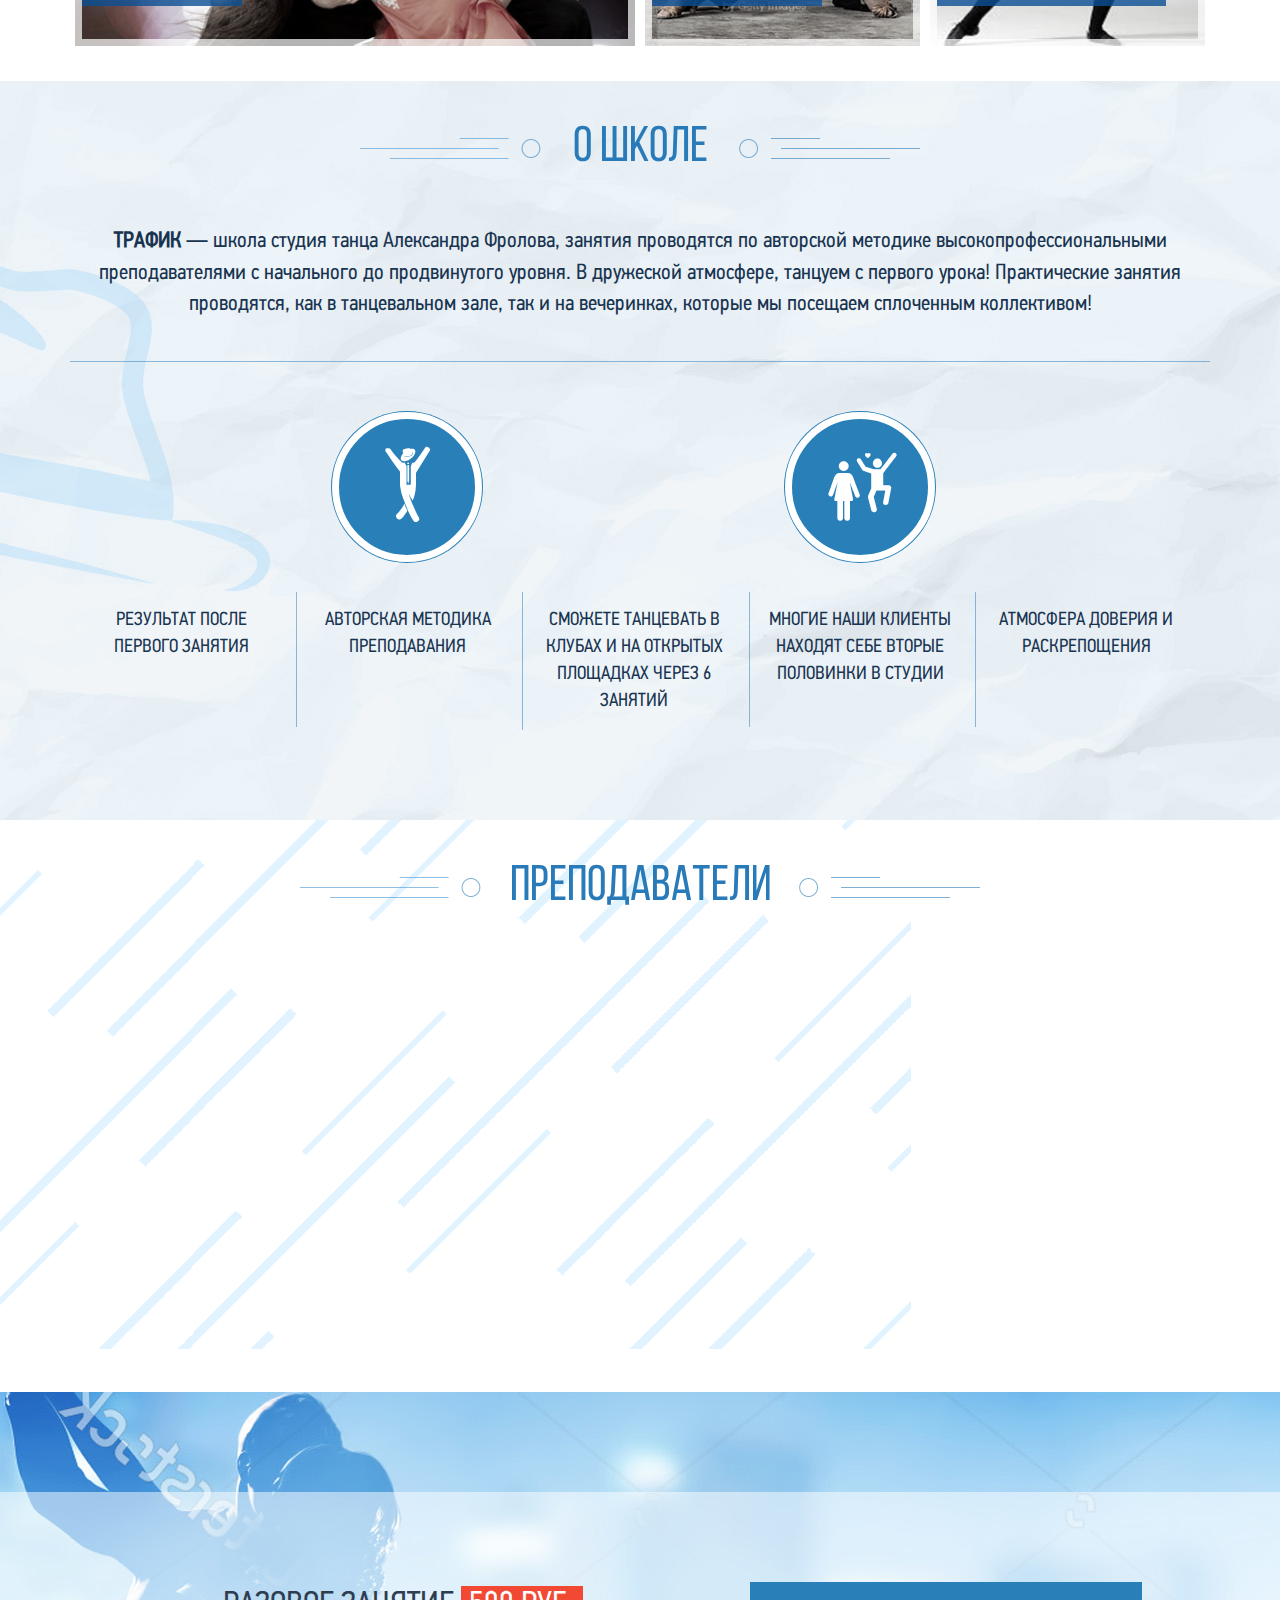
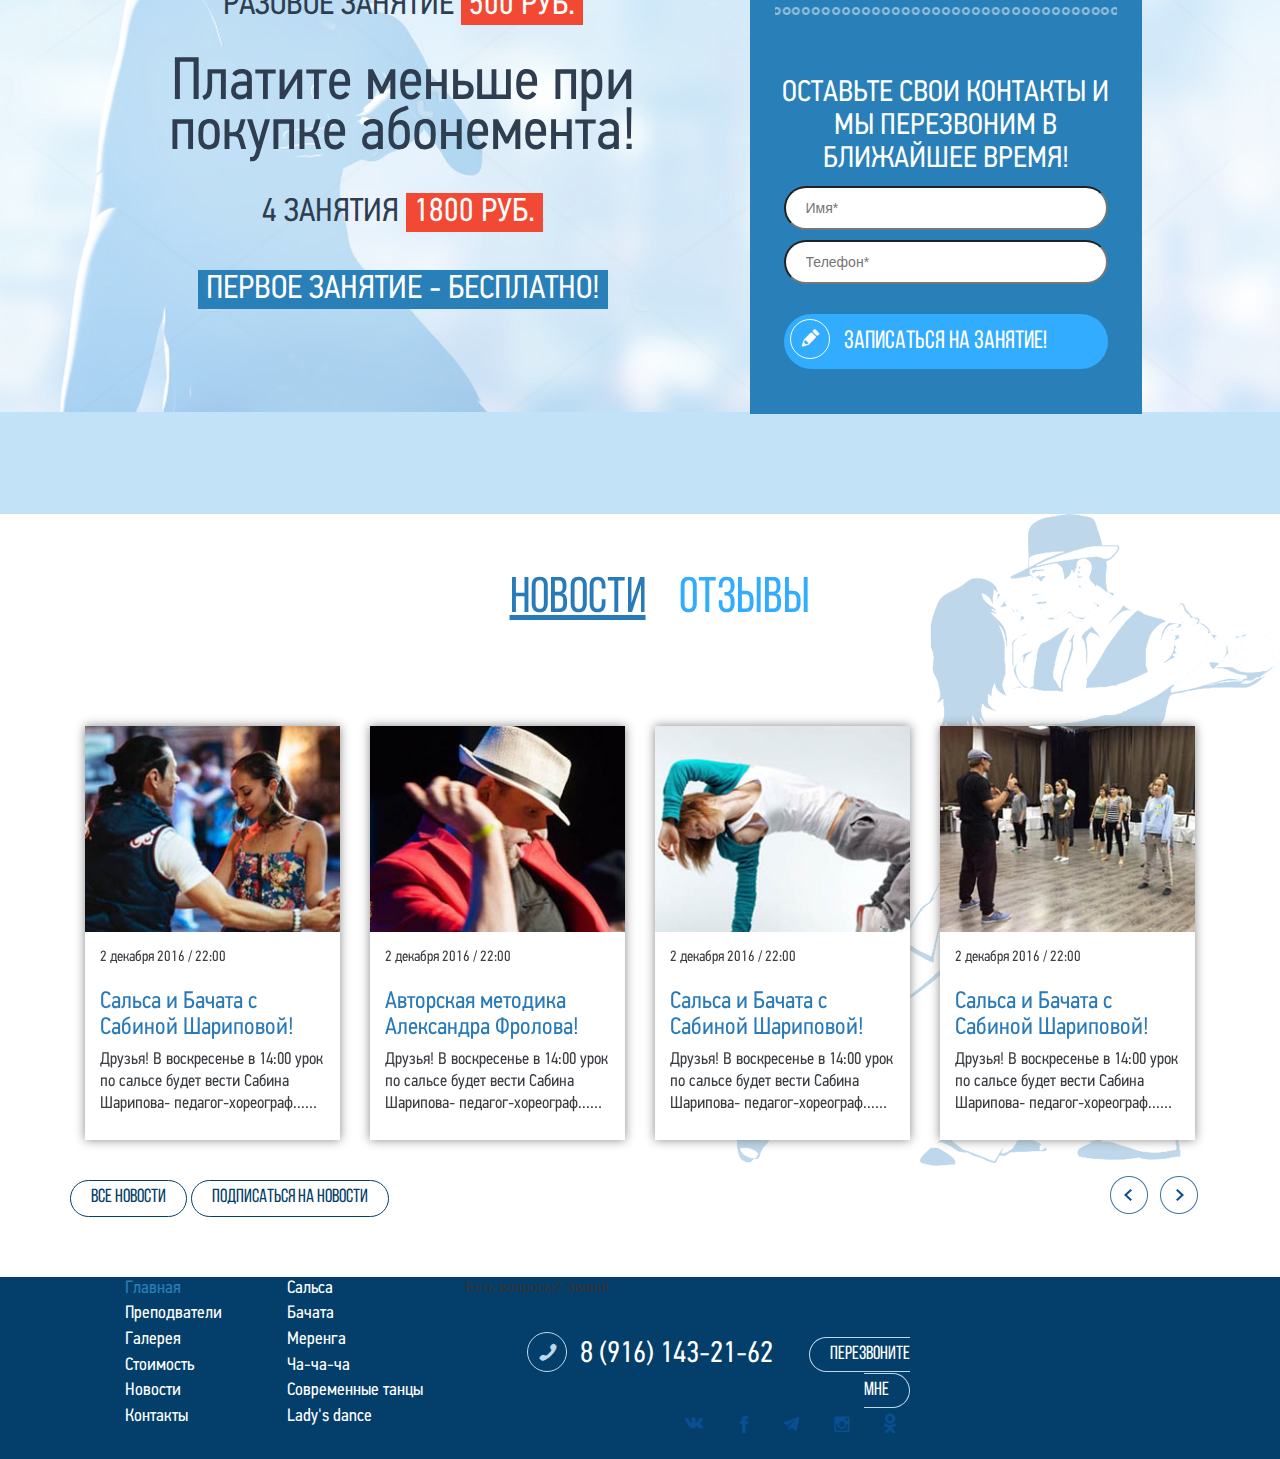
==== commit 9644633d: "bueh" ====
--- a/index.html
+++ b/index.html
@@ -13,7 +13,6 @@
 </head>
 <body>
 	<div class="wrapper">
-	<!-- <div data-aos="animation_name"> -->
 	<header>
 		<div class="container">
 			<div class="row">
@@ -227,136 +226,138 @@
 	</section>
 
 	<section class="news-responses">	
-			
-	<div id="news" class="carousel slide" data-ride="carousel">
-			  <!-- Indicators -->
-			  <ol class="carousel-indicators">
-			    <li data-target="#news" data-slide-to="0" class="active"></li>
-			    <li data-target="#news" data-slide-to="1"></li>
-			  </ol>
-
-			  <!-- Wrapper for slides -->
-			  <div class="carousel-inner" role="listbox">
-			    <div class="item active">
-			    	<div class="container">
-			    		<div class="col-md-3 col-sm-6">
-			    			<div class="shadow-box">
-			    				<a href="#"><img src="img/news1.jpg"></a>
-			    				<div class="news-text">
-			    					<p class="date">2 декабря 2016 / 22:00</p>
-			    					<h3>
-			    						<a href="#">Сальса и Бачата с Сабиной Шариповой! </a>
-			    					</h3>
-			    					<p class="main-txt">
-			    						Друзья! В воскресенье в 14:00 урок по сальсе будет вести Сабина Шарипова- педагог-хореограф... международный инструктор по социальным танцам- сальсе, бачате.!
-			    					</p>
-			    				</div>
-			    			</div>
-			    		</div>
-			    		<div class="col-md-3 col-sm-6">
-			    			<div class="shadow-box">
-			    				<a href="#"><img src="img/news2.jpg"></a>
-			    				<div class="news-text">
-			    					<p class="date">2 декабря 2016 / 22:00</p>
-			    					<h3>
-			    						<a href="#">Авторская методика Александра Фролова!  </a>
-			    					</h3>
-			    					<p class="main-txt">
-			    						Друзья! В воскресенье в 14:00 урок по сальсе будет вести Сабина Шарипова- педагог-хореограф... международный инструктор по социальным танцам- сальсе, бачате.!
-			    					</p>
-			    				</div>
-			    			</div>
-			    		</div>
-			    		<div class="col-md-3 col-sm-6">
-			    			<div class="shadow-box">
-			    				<a href="#"><img src="img/news3.jpg"></a>
-			    				<div class="news-text">
-			    					<p class="date">2 декабря 2016 / 22:00</p>
-			    					<h3>
-			    						<a href="#">Сальса и Бачата с Сабиной Шариповой! </a>
-			    					</h3>
-			    					<p class="main-txt">
-			    						Друзья! В воскресенье в 14:00 урок по сальсе будет вести Сабина Шарипова- педагог-хореограф... международный инструктор по социальным танцам- сальсе, бачате.!
-			    					</p>
-			    				</div>
-			    			</div>
-			    		</div>
-			    		<div class="col-md-3 col-sm-6">
-			    			<div class="shadow-box">
-			    				<a href="#"><img src="img/news4.jpg"></a>
-			    				<div class="news-text">
-			    					<p class="date">2 декабря 2016 / 22:00</p>
-
-			    					<h3>
-			    						<a href="#">Сальса и Бачата с Сабиной Шариповой! </a>
-			    					</h3>
-			    					<p class="main-txt">
-			    						Друзья! В воскресенье в 14:00 урок по сальсе будет вести Сабина Шарипова- педагог-хореограф... международный инструктор по социальным танцам- сальсе, бачате.!
-			    					</p>
-			    				</div>
-			    			</div>
-			    		</div>
-			    </div>
-			    </div>
-
-			    <div class="item">
-			    	   <div class="container">
-			    	 		<div class="col-md-3 col-sm-6">
-			    	 			<div class="shadow-box">
-			    	 				<a href="#"><img src="img/news1.jpg"></a>
-			    	 				<div class="news-text">
-			    	 					<p class="date">2 декабря 2016 / 22:00</p>
-			    	 					<h3>
-			    	 						<a href="#">Сальса и Бачата с Сабиной Шариповой! </a>
-			    	 					</h3>
-			    	 					<p class="main-txt">
-			    	 						Друзья! В воскресенье в 14:00 урок по сальсе будет вести Сабина Шарипова- педагог-хореограф... международный инструктор по социальным танцам- сальсе, бачате.!
-			    	 					</p>
-			    	 				</div>
-			    	 			</div>
-			    	 		</div>
-			    	 		<div class="col-md-3 col-sm-6">
-			    	 			<div class="shadow-box">
-			    	 				<a href="#"><img src="img/news2.jpg"></a>
-			    	 				<div class="news-text">
-			    	 					<p class="date">2 декабря 2016 / 22:00</p>
-			    	 					<h3>
-			    	 						<a href="#">Авторская методика Александра Фролова!  </a>
-			    	 					</h3>
-			    	 					<p class="main-txt">
-			    	 						Друзья! В воскресенье в 14:00 урок по сальсе будет вести Сабина Шарипова- педагог-хореограф... международный инструктор по социальным танцам- сальсе, бачате.!
-			    	 					</p>
-			    	 				</div>
-			    	 			</div>
-			    	 		</div>
-			    	 		<div class="col-md-3 col-sm-6">
-			    	 			<div class="shadow-box">
-			    	 				<a href="#"><img src="img/news3.jpg"></a>
-			    	 				<div class="news-text">
-			    	 					<p class="date">2 декабря 2016 / 22:00</p>
-			    	 					<h3>
-			    	 						<a href="#">Сальса и Бачата с Сабиной Шариповой! </a>
-			    	 					</h3>
-			    	 					<p class="main-txt">
-			    	 						Друзья! В воскресенье в 14:00 урок по сальсе будет вести Сабина Шарипова- педагог-хореограф... международный инструктор по социальным танцам- сальсе, бачате.!
-			    	 					</p>
-			    	 				</div>
-			    	 			</div>
-			    	 		</div>		
-			    	 	</div>
-			    </div>
-			      
-			  </div>
-
-			  <!-- Left and right controls -->
-			  <a class="left carousel-control" href="#news" role="button" data-slide="prev">
-			    <span class="sr-only">Previous</span>
-			  </a>
-			  <a class="right carousel-control" href="#news" role="button" data-slide="next">
-			    <span class="sr-only">Next</span>
-			  </a>
-	</div>
-	<div class="container">
+		<div class="container">
+			<ul class="ul-news">
+				<li class="page-hdr"><a href="#news-tab">Новости</a></li>
+				<li class="page-hdr"><a href="#responses-tab">Отзывы</a></li>
+			</ul>
+				<div id="news-tab">
+					<div id="news" class="carousel slide" data-ride="carousel">
+					  <!-- Indicators -->
+					  <ol class="carousel-indicators">
+					    <li data-target="#news" data-slide-to="0" class="active"></li>
+					    <li data-target="#news" data-slide-to="1"></li>
+					  </ol>
+
+					  <!-- Wrapper for slides -->
+					  <div class="carousel-inner" role="listbox">
+					    <div class="item active">
+					    		<div class="col-md-3 col-sm-6">
+					    			<div class="shadow-box">
+					    				<a href="#"><img src="img/news1.jpg"></a>
+					    				<div class="news-text">
+					    					<p class="date">2 декабря 2016 / 22:00</p>
+					    					<h3>
+					    						<a href="#">Сальса и Бачата с Сабиной Шариповой! </a>
+					    					</h3>
+					    					<p class="main-txt">
+					    						Друзья! В воскресенье в 14:00 урок по сальсе будет вести Сабина Шарипова- педагог-хореограф... международный инструктор по социальным танцам- сальсе, бачате.!
+					    					</p>
+					    				</div>
+					    			</div>
+					    		</div>
+					    		<div class="col-md-3 col-sm-6">
+					    			<div class="shadow-box">
+					    				<a href="#"><img src="img/news2.jpg"></a>
+					    				<div class="news-text">
+					    					<p class="date">2 декабря 2016 / 22:00</p>
+					    					<h3>
+					    						<a href="#">Авторская методика Александра Фролова!  </a>
+					    					</h3>
+					    					<p class="main-txt">
+					    						Друзья! В воскресенье в 14:00 урок по сальсе будет вести Сабина Шарипова- педагог-хореограф... международный инструктор по социальным танцам- сальсе, бачате.!
+					    					</p>
+					    				</div>
+					    			</div>
+					    		</div>
+					    		<div class="col-md-3 col-sm-6">
+					    			<div class="shadow-box">
+					    				<a href="#"><img src="img/news3.jpg"></a>
+					    				<div class="news-text">
+					    					<p class="date">2 декабря 2016 / 22:00</p>
+					    					<h3>
+					    						<a href="#">Сальса и Бачата с Сабиной Шариповой! </a>
+					    					</h3>
+					    					<p class="main-txt">
+					    						Друзья! В воскресенье в 14:00 урок по сальсе будет вести Сабина Шарипова- педагог-хореограф... международный инструктор по социальным танцам- сальсе, бачате.!
+					    					</p>
+					    				</div>
+					    			</div>
+					    		</div>
+					    		<div class="col-md-3 col-sm-6">
+					    			<div class="shadow-box">
+					    				<a href="#"><img src="img/news4.jpg"></a>
+					    				<div class="news-text">
+					    					<p class="date">2 декабря 2016 / 22:00</p>
+
+					    					<h3>
+					    						<a href="#">Сальса и Бачата с Сабиной Шариповой! </a>
+					    					</h3>
+					    					<p class="main-txt">
+					    						Друзья! В воскресенье в 14:00 урок по сальсе будет вести Сабина Шарипова- педагог-хореограф... международный инструктор по социальным танцам- сальсе, бачате.!
+					    					</p>
+					    				</div>
+					    			</div>
+					    		</div>
+					   </div>
+					   <div class="item">
+					    	 		<div class="col-md-3 col-sm-6">
+					    	 			<div class="shadow-box">
+					    	 				<a href="#"><img src="img/news1.jpg"></a>
+					    	 				<div class="news-text">
+					    	 					<p class="date">2 декабря 2016 / 22:00</p>
+					    	 					<h3>
+					    	 						<a href="#">Сальса и Бачата с Сабиной Шариповой! </a>
+					    	 					</h3>
+					    	 					<p class="main-txt">
+					    	 						Друзья! В воскресенье в 14:00 урок по сальсе будет вести Сабина Шарипова- педагог-хореограф... международный инструктор по социальным танцам- сальсе, бачате.!
+					    	 					</p>
+					    	 				</div>
+					    	 			</div>
+					    	 		</div>
+					    	 		<div class="col-md-3 col-sm-6">
+					    	 			<div class="shadow-box">
+					    	 				<a href="#"><img src="img/news2.jpg"></a>
+					    	 				<div class="news-text">
+					    	 					<p class="date">2 декабря 2016 / 22:00</p>
+					    	 					<h3>
+					    	 						<a href="#">Авторская методика Александра Фролова!  </a>
+					    	 					</h3>
+					    	 					<p class="main-txt">
+					    	 						Друзья! В воскресенье в 14:00 урок по сальсе будет вести Сабина Шарипова- педагог-хореограф... международный инструктор по социальным танцам- сальсе, бачате.!
+					    	 					</p>
+					    	 				</div>
+					    	 			</div>
+					    	 		</div>
+					    	 		<div class="col-md-3 col-sm-6">
+					    	 			<div class="shadow-box">
+					    	 				<a href="#"><img src="img/news3.jpg"></a>
+					    	 				<div class="news-text">
+					    	 					<p class="date">2 декабря 2016 / 22:00</p>
+					    	 					<h3>
+					    	 						<a href="#">Сальса и Бачата с Сабиной Шариповой! </a>
+					    	 					</h3>
+					    	 					<p class="main-txt">
+					    	 						Друзья! В воскресенье в 14:00 урок по сальсе будет вести Сабина Шарипова- педагог-хореограф... международный инструктор по социальным танцам- сальсе, бачате.!
+					    	 					</p>
+					    	 				</div>
+					    	 			</div>
+					    	 		</div>					    
+					    </div>			      
+					  </div>
+
+					  <!-- Left and right controls -->
+					  <a class="left carousel-control" href="#news" role="button" data-slide="prev">
+					    <span class="sr-only">Previous</span>
+					  </a>
+					  <a class="right carousel-control" href="#news" role="button" data-slide="next">
+					    <span class="sr-only">Next</span>
+					  </a>
+			</div>
+			</div>
+		</div>
+		
+	<div class="container more">
 		<h2 class="learn-more">
 			<a href="#">Все новости</a>
 		</h2>
@@ -364,21 +365,71 @@
 			<a href="#">Подписаться на новости</a>
 		</h2>
 	</div>
-	</section>
-
+		</div>
+			
+	</section>
+	
+	<footer>
+		<div class="container">
+			<div class="col-md-4">
+				<ul class="ftr-nav">
+					<li class="active"><a href="index.html">Главная</a></li>
+					<li><a href="index.html">Преподватели</a></li>
+					<li><a href="index.html">Галерея</a></li>
+					<li><a href="index.html">Стоимость</a></li>
+					<li><a href="index.html">Новости</a></li>
+					<li><a href="index.html">Контакты</a></li>
+					<li><a href="index.html">Сальса</a></li>
+					<li><a href="index.html">Бачата</a></li>
+					<li><a href="index.html">Меренга</a></li>
+					<li><a href="index.html">Ча-ча-ча</a></li>
+					<li><a href="index.html">Современные танцы</a></li>
+					<li><a href="index.html">Lady's dance</a></li>				</ul>
+			</div>
+			<div class="col-md-5">
+				<p class="question">Есть вопросы? Звони!</p>
+				<div class="hdr-contact">
+					<a href="tel:89161432162" class="hdr-contact-phone">
+					<span class="icon-wrap">
+						<i class="icon icon-phone"></i>
+					</span>
+						8 (916) 143-21-62
+					</a>
+					<a href="#" class="round-btn">Перезвоните мне</a>
+				</div>
+				<div class="socials">
+					<ul>
+						<li>
+						<a href="#"><i class="icon-vk"></i></a>
+						</li>
+						<li>
+						<a href="#"><i class="icon-fb"></i></a>
+						</li>
+						<li>
+						<a href="#"><i class="icon-tg"></i></a>
+						</li>
+						<li>
+						<a href="#"><i class="icon-in"></i></a>
+						</li>
+						<li>
+						<a href="#"><i class="icon-ok"></i></a>
+						</li>
+					</ul>
+				</div>
+			</div>
+		</div>
+	</footer>
 
 
 
 	</div> <!-- /.wrapper -->
-<!-- 	<script src="//ajax.googleapis.com/ajax/libs/jquery/1.11.2/jquery.min.js"></script>  -->
-	<script>
-		window.jQuery || document.write('<script src="js/vendor/jquery-1.11.2.min.js"><\/script>')
-	</script>
+ 	 <script src="https://cdnjs.cloudflare.com/ajax/libs/jquery/3.1.1/jquery.js"></script>
+	<script src="js/vendors/wow.js"></script> 
 	<script src="js/vendors/bootstrap.min.js"></script>
-	<script src="js/vendors/wow.js"></script>
+	<script src="js/main.js"></script>
+
 	<script>
 		new WOW().init();
 	</script>
-	<script src="js/main.js"></script>
 </body>
 </html>--- a/css/style.css
+++ b/css/style.css
@@ -90,6 +90,47 @@
   box-shadow: 0 0 10px #888888;
   background-color: white; }
 
+.hdr-contact {
+  text-align: right;
+  padding-top: 25px; }
+  .hdr-contact a {
+    display: inline;
+    margin-left: 30px;
+    vertical-align: middle; }
+  .hdr-contact a.hdr-contact-phone {
+    font-size: 30px;
+    font-family: "PFDinTextCondPro", sans-serif;
+    color: #043f6b; }
+  .hdr-contact a.round-btn {
+    border-radius: 20px;
+    padding: 7px 20px;
+    text-transform: uppercase;
+    font-family: "BebasNeueRegular", sans-serif;
+    font-size: 19px;
+    text-align: center;
+    color: #0a4f93;
+    border: 1px solid #0a4f93; }
+    .hdr-contact a.round-btn:hover {
+      color: white;
+      background-color: #0a4f93; }
+  .hdr-contact .icon-wrap {
+    border: 1px solid #0a4f93;
+    color: #0a4f93;
+    margin-bottom: -10px;
+    margin-right: 7px; }
+    .hdr-contact .icon-wrap:hover {
+      background: #0a4f93;
+      color: white; }
+    .hdr-contact .icon-wrap i {
+      position: absolute;
+      top: 48%;
+      transform: translateY(-50%);
+      text-align: center;
+      left: 50%;
+      margin-left: -13px;
+      width: 26px;
+      font-size: 20px; }
+
 header {
   padding-top: 10px; }
   header .container {
@@ -123,13 +164,7 @@
   header .hdr-contact {
     text-align: right;
     padding-top: 25px; }
-    header .hdr-contact a {
-      display: inline;
-      margin-left: 30px;
-      vertical-align: middle; }
     header .hdr-contact a.hdr-contact-phone {
-      font-size: 30px;
-      font-family: "PFDinTextCondPro", sans-serif;
       color: #043f6b; }
     header .hdr-contact a.round-btn {
       border-radius: 20px;
@@ -433,9 +468,23 @@
         margin-bottom: -11px; }
 
 .news-responses {
+  padding: 50px 0;
   background: transparent url("../img/news-bg.png") right top no-repeat; }
   .news-responses .shadow-box img {
     width: 100%; }
+  .news-responses .ul-news {
+    text-align: center;
+    padding-bottom: 30px; }
+    .news-responses .ul-news li {
+      display: inline;
+      margin: 0 15px; }
+      .news-responses .ul-news li a {
+        font-family: "BebasNeueRegular", sans-serif;
+        color: #31acff;
+        font-size: 50px; }
+      .news-responses .ul-news li a.active {
+        color: #287ab8;
+        text-decoration: underline; }
   .news-responses .news-text {
     padding: 15px; }
     .news-responses .news-text p.date {
@@ -467,6 +516,8 @@
       display: -webkit-box;
       -webkit-line-clamp: 3;
       -webkit-box-orient: vertical; }
+  .news-responses .more {
+    margin-top: -60px; }
   .news-responses .learn-more {
     border-radius: 20px;
     padding: 7px 20px;
@@ -483,4 +534,78 @@
       background-color: #f24934;
       border-color: #f24934; }
 
+.carousel-control.right {
+  background: transparent url(../img/icons/icon-next.png) no-repeat;
+  width: 40px;
+  opacity: 1;
+  top: 92%;
+  right: 10px; }
+  .carousel-control.right:hover {
+    background: transparent url(../img/icons/icon-next-active.png) no-repeat; }
+
+.carousel-control.left {
+  background: transparent url(../img/icons/icon-prev.png) no-repeat;
+  width: 40px;
+  opacity: 1;
+  top: 92%;
+  left: auto;
+  right: 60px; }
+  .carousel-control.left:hover {
+    background: transparent url(../img/icons/icon-prev-active.png) no-repeat; }
+
+.carousel-inner {
+  padding: 50px 0 80px 0; }
+
+footer {
+  background-color: #043f6b; }
+  footer .ftr-nav {
+    column-count: 2; }
+    footer .ftr-nav li {
+      list-style: none; }
+      footer .ftr-nav li a {
+        color: white;
+        font-size: 18px;
+        font-family: "PFDinTextCondPro", sans-serif; }
+        footer .ftr-nav li a:hover {
+          color: #287ab8; }
+    footer .ftr-nav li.active a {
+      color: #2980b9; }
+  footer .hdr-contact {
+    text-align: right;
+    padding-top: 25px; }
+    footer .hdr-contact a {
+      display: inline;
+      margin-left: 30px;
+      vertical-align: middle;
+      color: white; }
+    footer .hdr-contact a.hdr-contact-phone {
+      color: white; }
+    footer .hdr-contact a.round-btn {
+      border-radius: 20px;
+      padding: 7px 20px;
+      text-transform: uppercase;
+      font-family: "BebasNeueRegular", sans-serif;
+      font-size: 19px;
+      text-align: center;
+      color: white;
+      border: 1px solid #bed7ea; }
+      footer .hdr-contact a.round-btn:hover {
+        color: white;
+        background-color: #bed7ea; }
+    footer .hdr-contact .icon-wrap {
+      border: 1px solid #bed7ea;
+      color: #bed7ea; }
+      footer .hdr-contact .icon-wrap:hover {
+        background: #bed7ea;
+        color: white; }
+      footer .hdr-contact .icon-wrap i {
+        position: absolute;
+        top: 48%;
+        transform: translateY(-50%);
+        text-align: center;
+        left: 50%;
+        margin-left: -13px;
+        width: 26px;
+        font-size: 20px; }
+
 /*# sourceMappingURL=style.css.map */
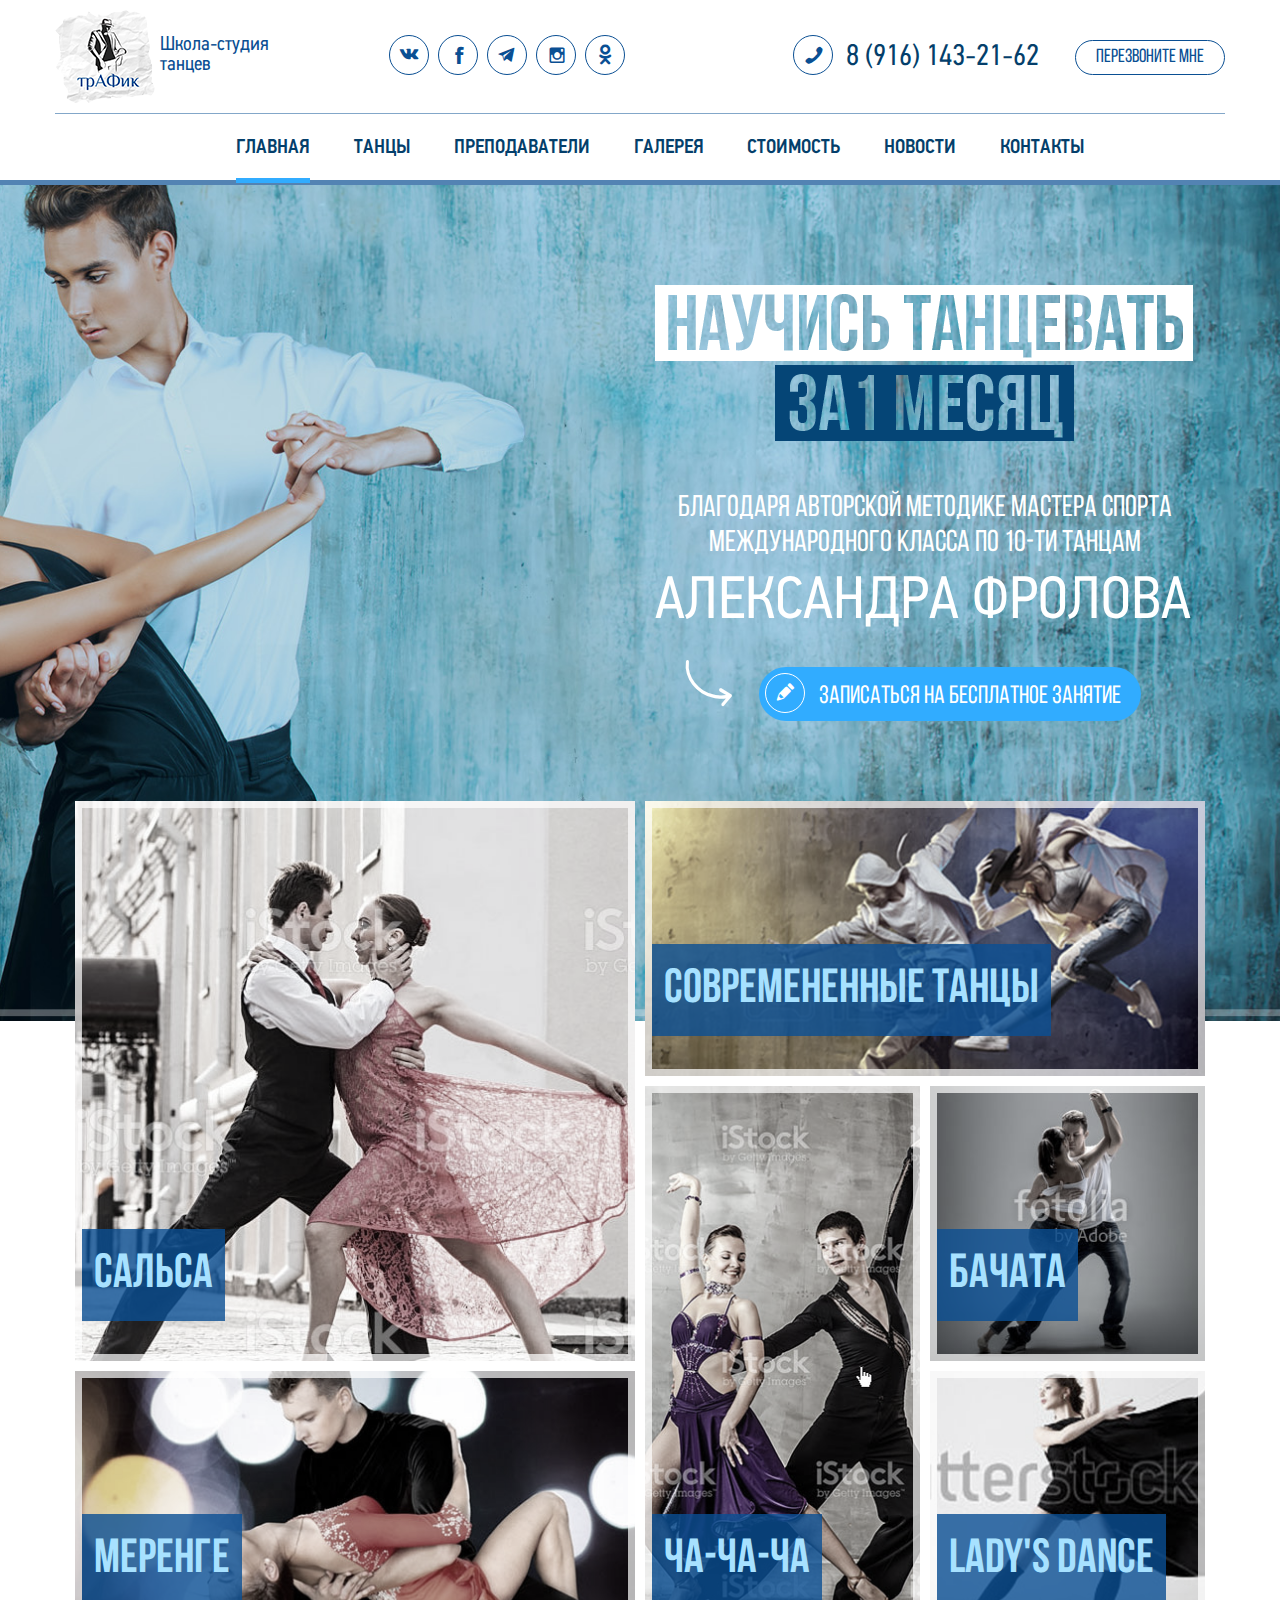
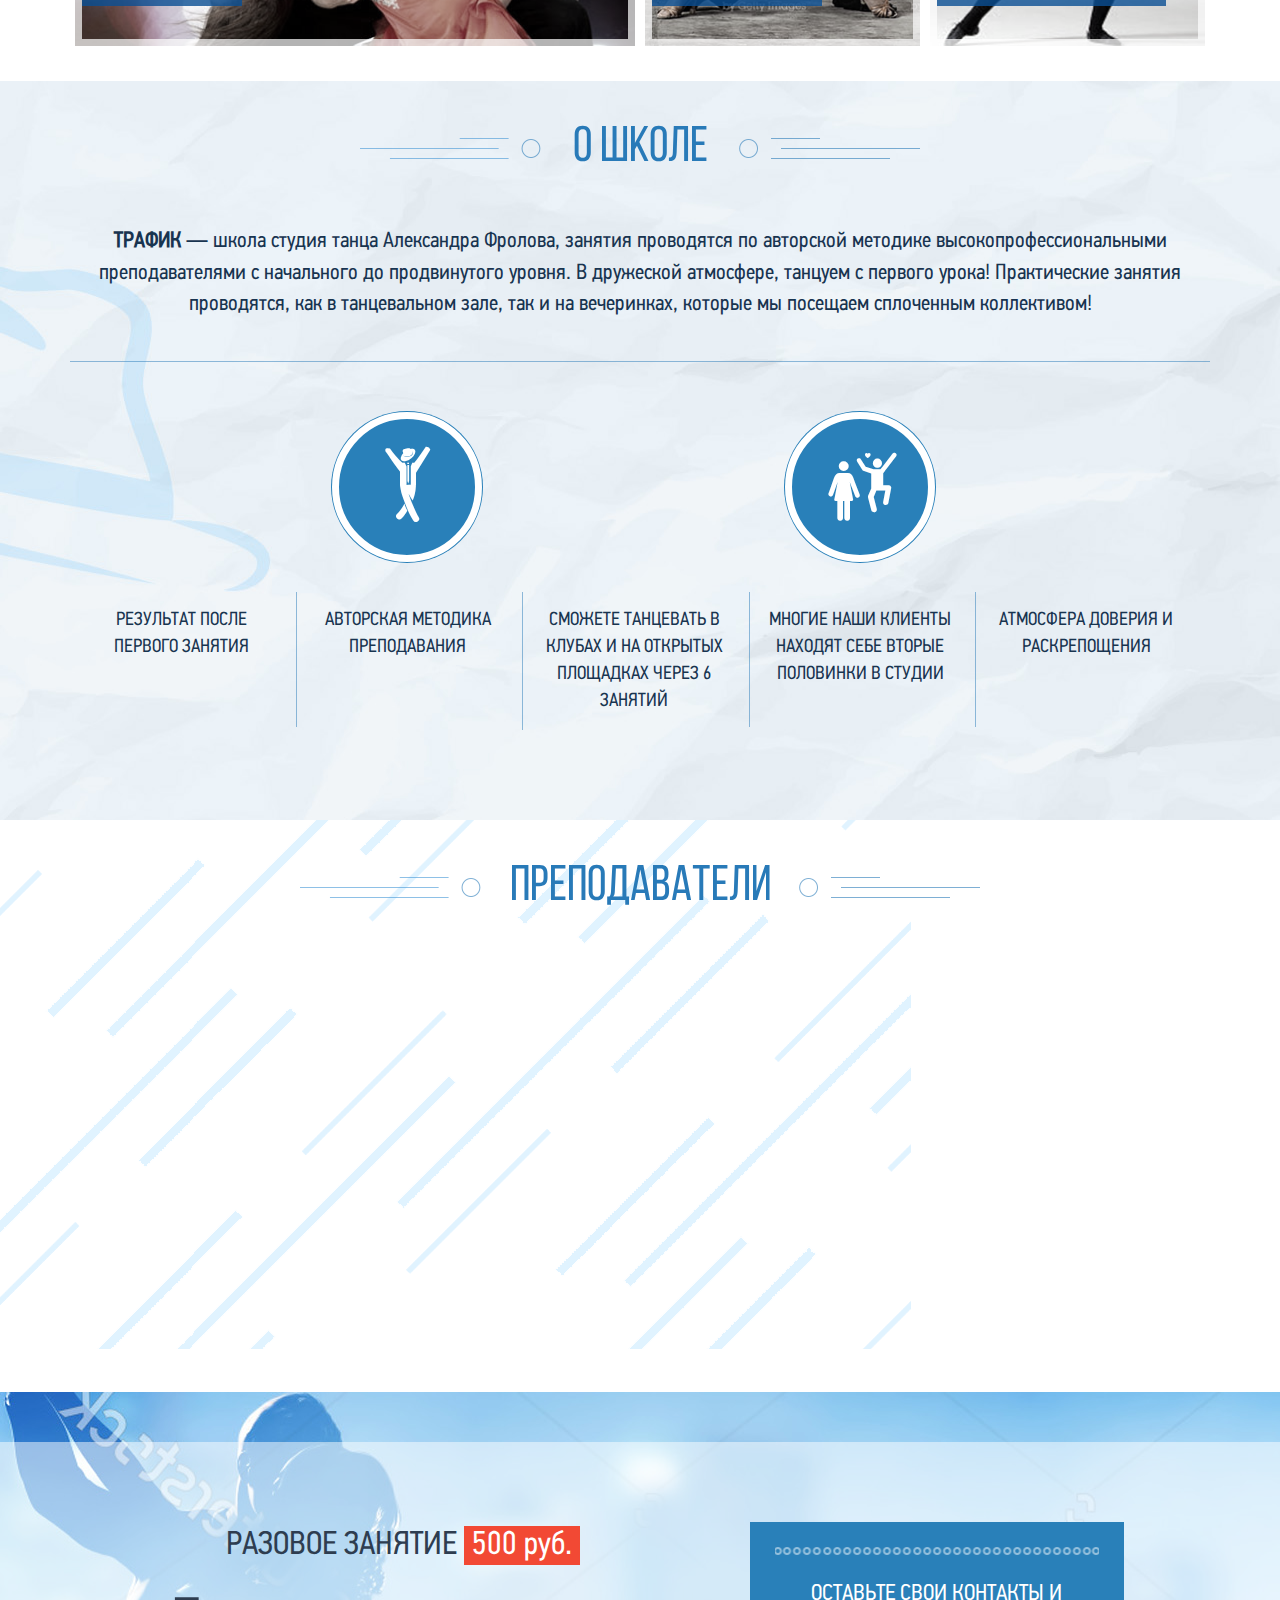
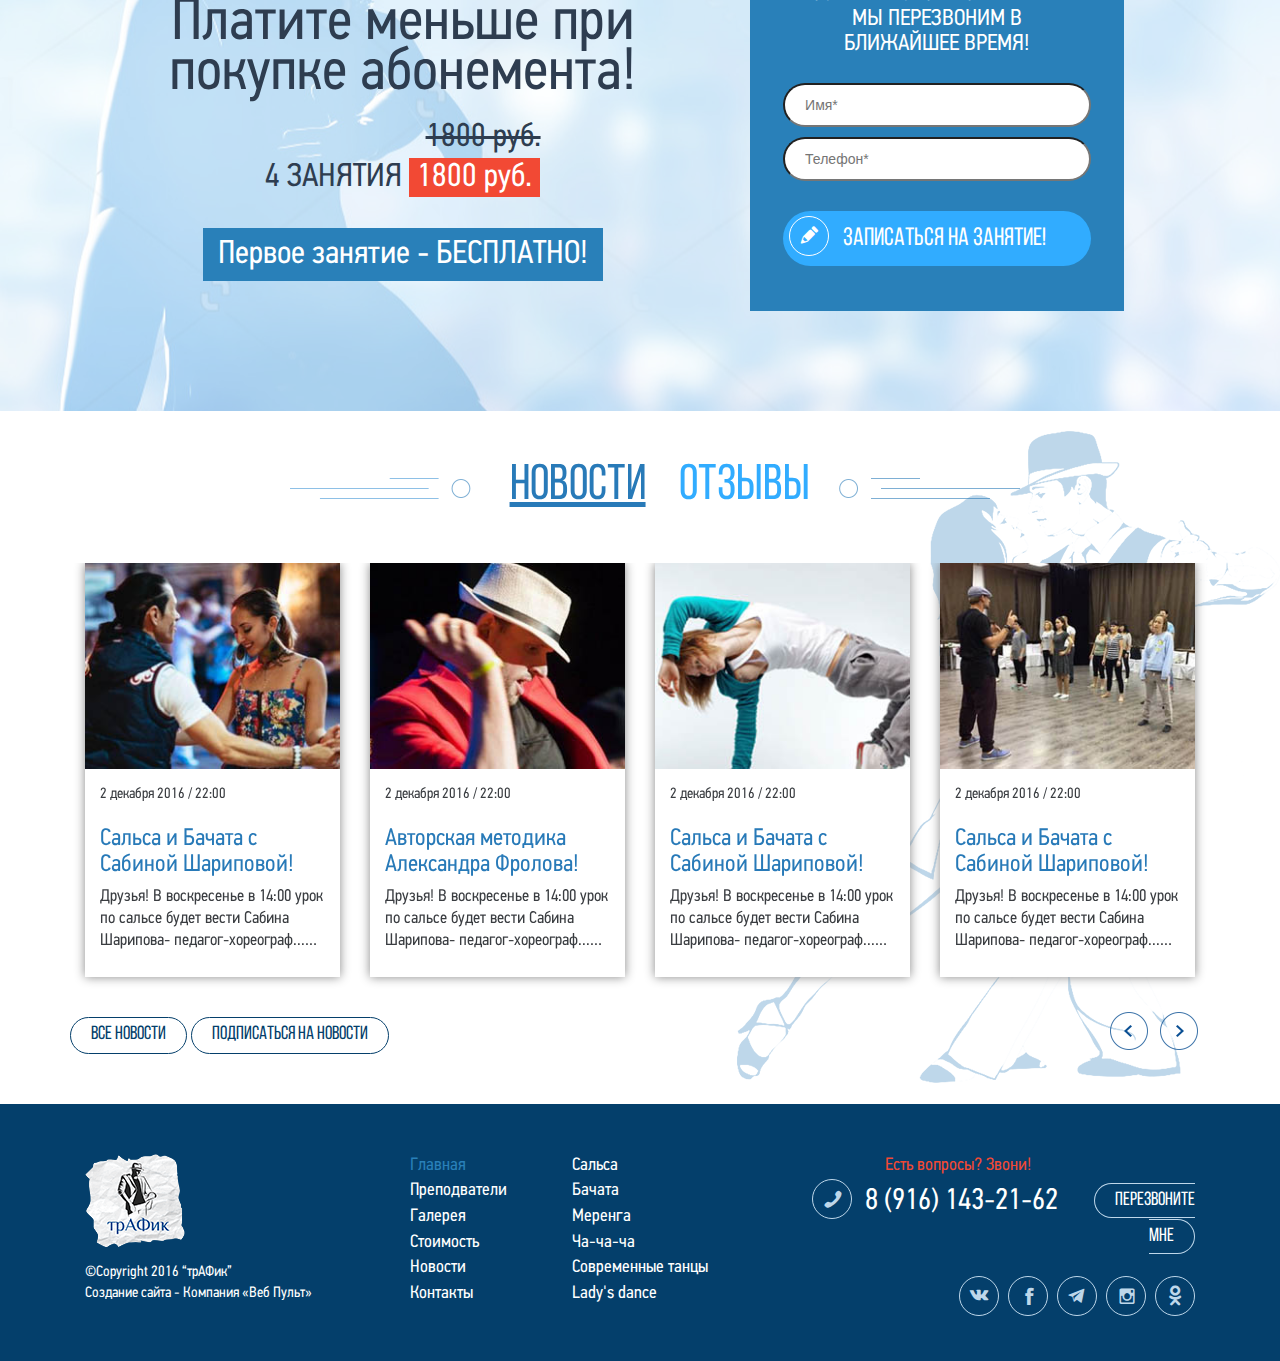
==== commit bb4ab458: "AAAAA" ====
--- a/index.html
+++ b/index.html
@@ -205,7 +205,7 @@
 						Платите меньше при покупке абонемента!  
 					</p>
 					<p class="primary-txt">
-						4 занятия   <span class="red-bg">1800 руб.</span> 
+						4 занятия <span id="old-price">1800 руб.</span>   <span class="red-bg">1800 руб.</span> 
 					</p>
 					<p class="primary-txt">
 						<span class="blue-bg">Первое занятие - БЕСПЛАТНО!</span>
@@ -353,8 +353,84 @@
 					  <a class="right carousel-control" href="#news" role="button" data-slide="next">
 					    <span class="sr-only">Next</span>
 					  </a>
-			</div>
-			</div>
+				    </div> 
+				</div>
+				<div id="responses-tab">
+					<div id="responses" class="carousel slide" data-ride="carousel">
+
+					  <!-- Wrapper for slides -->
+					  <div class="carousel-inner" role="listbox">
+					    <div class="item active">
+					      <div class="col-md-4">
+					      	<div class="shadow-box">
+					      		<div class="response-blue-area">
+					      			<img src="img/client1.jpg">
+					      		<p class="date">2 декабрая 2016 / 22:00</p>
+					      		<p class="client-name">
+					      			Марина Усладова
+					      		</p>
+					      		</div>
+					      		<p>
+					      			Я обожаю танцевать. После танцев мои глаза горят, я полна положительной энергии. Танцую для души. Я обожаю танцевать. После танцев мои глаза горят, я полна положительной энергии. Танцую для души. Я обожаю танцевать. После танцев мои глаза горят, я полна положительной энергии.
+					      		</p>
+					      	</div>
+					      </div>
+					      <div class="col-md-4">
+					      	<div class="shadow-box">
+					      		<div class="response-blue-area">
+					      			<img src="img/client2.jpg">
+					      		<p class="date">2 декабрая 2016 / 22:00</p>
+					      		<p class="client-name">
+					      			Марина Усладова
+					      		</p>
+					      		</div>
+					      		<p>
+					      			Я обожаю танцевать. После танцев мои глаза горят, я полна положительной энергии. Танцую для души. Я обожаю танцевать. После танцев мои глаза горят, я полна положительной энергии. Танцую для души. Я обожаю танцевать. После танцев мои глаза горят, я полна положительной энергии.
+					      		</p>
+					      	</div>
+					      </div>
+					      <div class="col-md-4">
+					      	<div class="shadow-box">
+					      		<div class="response-blue-area">
+					      			<img src="img/client1.jpg">
+					      		<p class="date">2 декабрая 2016 / 22:00</p>
+					      		<p class="client-name">
+					      			Марина Усладова
+					      		</p>
+					      		</div>
+					      		<p>
+					      			Я обожаю танцевать. После танцев мои глаза горят, я полна положительной энергии. Танцую для души. Я обожаю танцевать. После танцев мои глаза горят, я полна положительной энергии. Танцую для души. Я обожаю танцевать. После танцев мои глаза горят, я полна положительной энергии.
+					      		</p>
+					      	</div>
+					      </div>
+					    </div>
+						<div class="item">
+							<div class="col-md-4">
+								<div class="shadow-box">
+									<div class="response-blue-area">
+										<img src="img/client1.jpg">
+									<p class="date">2 декабрая 2016 / 22:00</p>
+									<p class="client-name">
+										Марина Усладова
+									</p>
+									</div>
+									<p>
+										Я обожаю танцевать. После танцев мои глаза горят, я полна положительной энергии. Танцую для души. Я обожаю танцевать. После танцев мои глаза горят, я полна положительной энергии. Танцую для души. Я обожаю танцевать. После танцев мои глаза горят, я полна положительной энергии.
+									</p>
+								</div>
+							</div>
+						</div>
+					  </div>
+
+					  <!-- Left and right controls -->
+					  <a class="left carousel-control" href="#responses" role="button" data-slide="prev">
+					    <span class="sr-only">Previous</span>
+					  </a>
+					  <a class="right carousel-control" href="#responses" role="button" data-slide="next">
+					    <span class="sr-only">Next</span>
+					  </a>
+					</div>
+				</div>
 		</div>
 		
 	<div class="container more">
@@ -371,7 +447,7 @@
 	
 	<footer>
 		<div class="container">
-			<div class="col-md-4">
+			<div class="col-md-4 col-md-push-3 col-sm-6 col-xs-6">
 				<ul class="ftr-nav">
 					<li class="active"><a href="index.html">Главная</a></li>
 					<li><a href="index.html">Преподватели</a></li>
@@ -386,7 +462,7 @@
 					<li><a href="index.html">Современные танцы</a></li>
 					<li><a href="index.html">Lady's dance</a></li>				</ul>
 			</div>
-			<div class="col-md-5">
+			<div class="col-md-5 col-md-push-3 col-sm-6 col-xs-6">
 				<p class="question">Есть вопросы? Звони!</p>
 				<div class="hdr-contact">
 					<a href="tel:89161432162" class="hdr-contact-phone">
@@ -417,6 +493,13 @@
 					</ul>
 				</div>
 			</div>
+			<div class="col-md-3 col-md-pull-9 col-sm-12">
+				<a href="#"><img src="img/logo.png"></a>
+				<p class="copyrights">
+					©Copyright 2016 “трАФик” 
+					<a href="#">Создание сайта - Компания «Веб Пульт»  </a>
+				</p>
+			</div>
 		</div>
 	</footer>
 
--- a/css/style.css
+++ b/css/style.css
@@ -414,10 +414,9 @@
   background: #85c4ef url("../img/price-bg.jpg") center top no-repeat;
   padding-top: 50px; }
   .prices .white-bg {
-    background-color: rgba(255, 255, 255, 0.5);
-    margin-top: 50px; }
+    background-color: rgba(255, 255, 255, 0.5); }
     .prices .white-bg .container {
-      padding-top: 90px;
+      padding-top: 80px;
       padding-bottom: 100px; }
   .prices .primary-txt {
     font-size: 33px;
@@ -425,21 +424,31 @@
     font-family: "PFDinTextCondPro", sans-serif;
     text-transform: uppercase;
     text-align: center;
-    margin-bottom: 30px; }
+    margin-bottom: 30px;
+    position: relative; }
     .prices .primary-txt span {
       color: white;
-      padding: 3px 8px; }
+      padding: 3px 8px;
+      text-transform: none; }
     .prices .primary-txt .red-bg {
       background-color: #f24934; }
     .prices .primary-txt .blue-bg {
-      background-color: #2980b9; }
+      background-color: #2980b9;
+      padding: 10px 15px; }
+    .prices .primary-txt #old-price {
+      text-decoration: line-through;
+      position: absolute;
+      top: -43px;
+      right: 27%;
+      color: #2e3d50; }
   .prices .txt60 {
     text-transform: none;
     line-height: 50px;
-    font-size: 60px; }
+    font-size: 60px;
+    margin-bottom: 55px; }
   .prices form.form-signing {
-    padding-top: 50px;
-    width: 88%;
+    padding-top: 15px;
+    width: 84%;
     border: 25px solid #2980b9;
     background: #2980b9 url(../img/form-decor.png) center top repeat-x; }
     .prices form.form-signing h2 {
@@ -447,7 +456,8 @@
       color: white;
       text-transform: uppercase;
       text-align: center;
-      font-sizee: 23px; }
+      font-size: 23px;
+      padding: 0 30px 15px 30px; }
     .prices form.form-signing input[type="text"] {
       display: block;
       padding: 10px;
@@ -468,13 +478,18 @@
         margin-bottom: -11px; }
 
 .news-responses {
-  padding: 50px 0;
-  background: transparent url("../img/news-bg.png") right top no-repeat; }
+  padding: 40px 0;
+  background: transparent url("../img/news-bg.png") right center no-repeat; }
   .news-responses .shadow-box img {
     width: 100%; }
+  .news-responses .shadow-box p.date {
+    font-family: "PFDinTextCondPro", sans-serif;
+    font-size: 15px;
+    color: #3a3d41; }
   .news-responses .ul-news {
     text-align: center;
-    padding-bottom: 30px; }
+    padding-bottom: 30px;
+    position: relative; }
     .news-responses .ul-news li {
       display: inline;
       margin: 0 15px; }
@@ -485,12 +500,24 @@
       .news-responses .ul-news li a.active {
         color: #287ab8;
         text-decoration: underline; }
+    .news-responses .ul-news:before {
+      content: '';
+      position: absolute;
+      background: transparent url(../img/hdr-decor-left.png) no-repeat;
+      width: 181px;
+      height: 21px;
+      top: 27px;
+      left: 220px; }
+    .news-responses .ul-news:after {
+      content: '';
+      position: absolute;
+      background: transparent url(../img/hdr-decor-right.png) no-repeat;
+      width: 181px;
+      height: 21px;
+      top: 27px;
+      right: 190px; }
   .news-responses .news-text {
     padding: 15px; }
-    .news-responses .news-text p.date {
-      font-family: "PFDinTextCondPro", sans-serif;
-      font-size: 15px;
-      color: #3a3d41; }
     .news-responses .news-text h3 {
       font-size: 24px;
       font-family: "PFDinTextCondPro", sans-serif; }
@@ -517,7 +544,9 @@
       -webkit-line-clamp: 3;
       -webkit-box-orient: vertical; }
   .news-responses .more {
-    margin-top: -60px; }
+    margin-top: -60px;
+    position: relative;
+    z-index: 1000000; }
   .news-responses .learn-more {
     border-radius: 20px;
     padding: 7px 20px;
@@ -533,12 +562,42 @@
       color: white;
       background-color: #f24934;
       border-color: #f24934; }
+  .news-responses #responses-tab .shadow-box {
+    position: relative; }
+    .news-responses #responses-tab .shadow-box:after {
+      content: '';
+      background: transparent url("../img/icons/speach-shadow.png") no-repeat;
+      width: 37px;
+      height: 35px;
+      position: absolute;
+      bottom: -34px;
+      left: 277px; }
+    .news-responses #responses-tab .shadow-box .response-blue-area {
+      background-color: #f0f5f8;
+      padding: 15px;
+      overflow: auto; }
+      .news-responses #responses-tab .shadow-box .response-blue-area img {
+        width: 115px;
+        border: 5px solid white;
+        margin-right: 15px;
+        float: left; }
+      .news-responses #responses-tab .shadow-box .response-blue-area p.date {
+        margin-top: 30px;
+        padding: 0; }
+      .news-responses #responses-tab .shadow-box .response-blue-area p.client-name {
+        font-size: 22px;
+        padding: 0; }
+    .news-responses #responses-tab .shadow-box p {
+      font-size: 17px;
+      font-family: "PFDinTextCondPro", sans-serif;
+      color: #3a3d41;
+      padding: 20px; }
 
 .carousel-control.right {
   background: transparent url(../img/icons/icon-next.png) no-repeat;
   width: 40px;
   opacity: 1;
-  top: 92%;
+  top: 91%;
   right: 10px; }
   .carousel-control.right:hover {
     background: transparent url(../img/icons/icon-next-active.png) no-repeat; }
@@ -547,29 +606,54 @@
   background: transparent url(../img/icons/icon-prev.png) no-repeat;
   width: 40px;
   opacity: 1;
-  top: 92%;
+  top: 91%;
   left: auto;
   right: 60px; }
   .carousel-control.left:hover {
     background: transparent url(../img/icons/icon-prev-active.png) no-repeat; }
 
 .carousel-inner {
-  padding: 50px 0 80px 0; }
+  padding-bottom: 80px; }
 
 footer {
-  background-color: #043f6b; }
+  background-color: #043f6b;
+  padding-top: 50px;
+  padding-bottom: 30px; }
+  footer .col-md-5 {
+    position: relative; }
   footer .ftr-nav {
+    -webkit-column-count: 2;
+    -moz-column-count: 2;
     column-count: 2; }
     footer .ftr-nav li {
-      list-style: none; }
+      list-style: none;
+      position: relative; }
       footer .ftr-nav li a {
         color: white;
         font-size: 18px;
         font-family: "PFDinTextCondPro", sans-serif; }
         footer .ftr-nav li a:hover {
           color: #287ab8; }
+          footer .ftr-nav li a:hover:before {
+            content: '';
+            background: url("../img/icons/ftr-hover.png") no-repeat;
+            width: 10px;
+            height: 10px;
+            left: -13px;
+            top: 7px;
+            position: absolute; }
     footer .ftr-nav li.active a {
       color: #2980b9; }
+  footer .socials {
+    padding-top: 25px; }
+    footer .socials li {
+      border: 1px solid #bed7ea;
+      color: #0a4f93; }
+      footer .socials li a {
+        color: #bed7ea; }
+      footer .socials li:hover, footer .socials li:hover a {
+        background: #bed7ea;
+        color: #043f6b; }
   footer .hdr-contact {
     text-align: right;
     padding-top: 25px; }
@@ -590,7 +674,7 @@
       color: white;
       border: 1px solid #bed7ea; }
       footer .hdr-contact a.round-btn:hover {
-        color: white;
+        color: #043f6b;
         background-color: #bed7ea; }
     footer .hdr-contact .icon-wrap {
       border: 1px solid #bed7ea;
@@ -607,5 +691,21 @@
         margin-left: -13px;
         width: 26px;
         font-size: 20px; }
+  footer p.question {
+    color: #f24934;
+    font-size: 18px;
+    font-family: "PFDinTextCondPro", sans-serif;
+    position: absolute;
+    left: 150px; }
+  footer .copyrights {
+    color: white;
+    font-family: "PFDinTextCondPro", sans-serif;
+    font-size: 15px;
+    margin-top: 15px; }
+    footer .copyrights a {
+      color: white;
+      font-family: "PFDinTextCondPro", sans-serif;
+      font-size: 15px;
+      display: block; }
 
 /*# sourceMappingURL=style.css.map */
--- a/css/vendors/responsive.css
+++ b/css/vendors/responsive.css
@@ -3,6 +3,26 @@
 	.teachers .shadow-box .img-container img {
 	    width: 177px;
 	    height: 177px;
+	}
+
+	.about .page-hdr::before
+	 {
+		left: 200px;
+	}
+	.about .page-hdr::after {
+		right: 200px;
+	}
+	.teachers .page-hdr::before {
+		left: 140px;
+	}
+	.teachers .page-hdr::after {
+		right: 140px;
+	}
+	.news-responses .ul-news::before {
+		left: 130px;
+	}
+	.news-responses .ul-news::after {
+		right: 90px;
 	}
 
 }
@@ -24,11 +44,106 @@
 	    width: 300px;
 	    height: 300px;
 	}
+
+	.banner img{
+		display: block;
+		margin: 0px auto;
+		width: 60%;
+	}
+	.banner .banner-txt span {
+		text-align: center;
+		font-size: 55px;
+	}
+	.about .page-hdr::before
+	 {
+		left: 90px;
+	}
+	.about .page-hdr::after {
+		right: 90px;
+	}
+	.teachers .page-hdr::before {
+		left: 30px;
+	}
+	.teachers .page-hdr::after {
+		right: 30px;
+	}
+
+	.news-responses .ul-news::before {
+		left: 10px;
+	}
+	.news-responses .ul-news::after {
+		right: -25px;
+	}
+
+	footer .col-md-3  a{		
+		text-align: center;
+		display: block;	
+	}
+	.copyrights {
+		text-align: center;
+	}
+	footer .ftr-nav {
+		padding-left: 0;
+	}
+
+	footer .hdr-contact a.round-btn {
+		margin-top: 10px;
+		display: inline-block;
+	}
+	footer p.question {
+		left: 256px;
+	}
+	.prices form.form-signing {
+		width: 60%;
+		margin: 0 auto;
+	}
+	
+	.navigation {
+		display: none;
+	}
+	header {
+		padding-bottom: 20px;
+	}
+
 }
 
 @media (max-width: 767px) {
 	.teachers .shadow-box {
 		max-width: 350px;
+	}
+
+	.banner .banner-txt {
+		font-size: 25px;
+	}
+	.banner .banner-txt span  {
+		font-size: 40px;
+	}
+	.banner .inline {
+		display: none;
+	}
+	.sign {
+		margin-left: 63px;
+	}
+	footer p.question {
+		left: auto;
+		right: 15px;
+	}
+
+	.about .page-hdr::before,
+	.about .page-hdr::after,
+	.teachers .page-hdr::before,
+	.teachers .page-hdr::after,
+	.news-responses .ul-news::before,
+	.news-responses .ul-news::after {
+		display: none;
+	}
+
+
+}
+
+@media (max-width: 650px) {
+	footer .col-xs-6 {
+		width: 100%;
 	}
 }
 
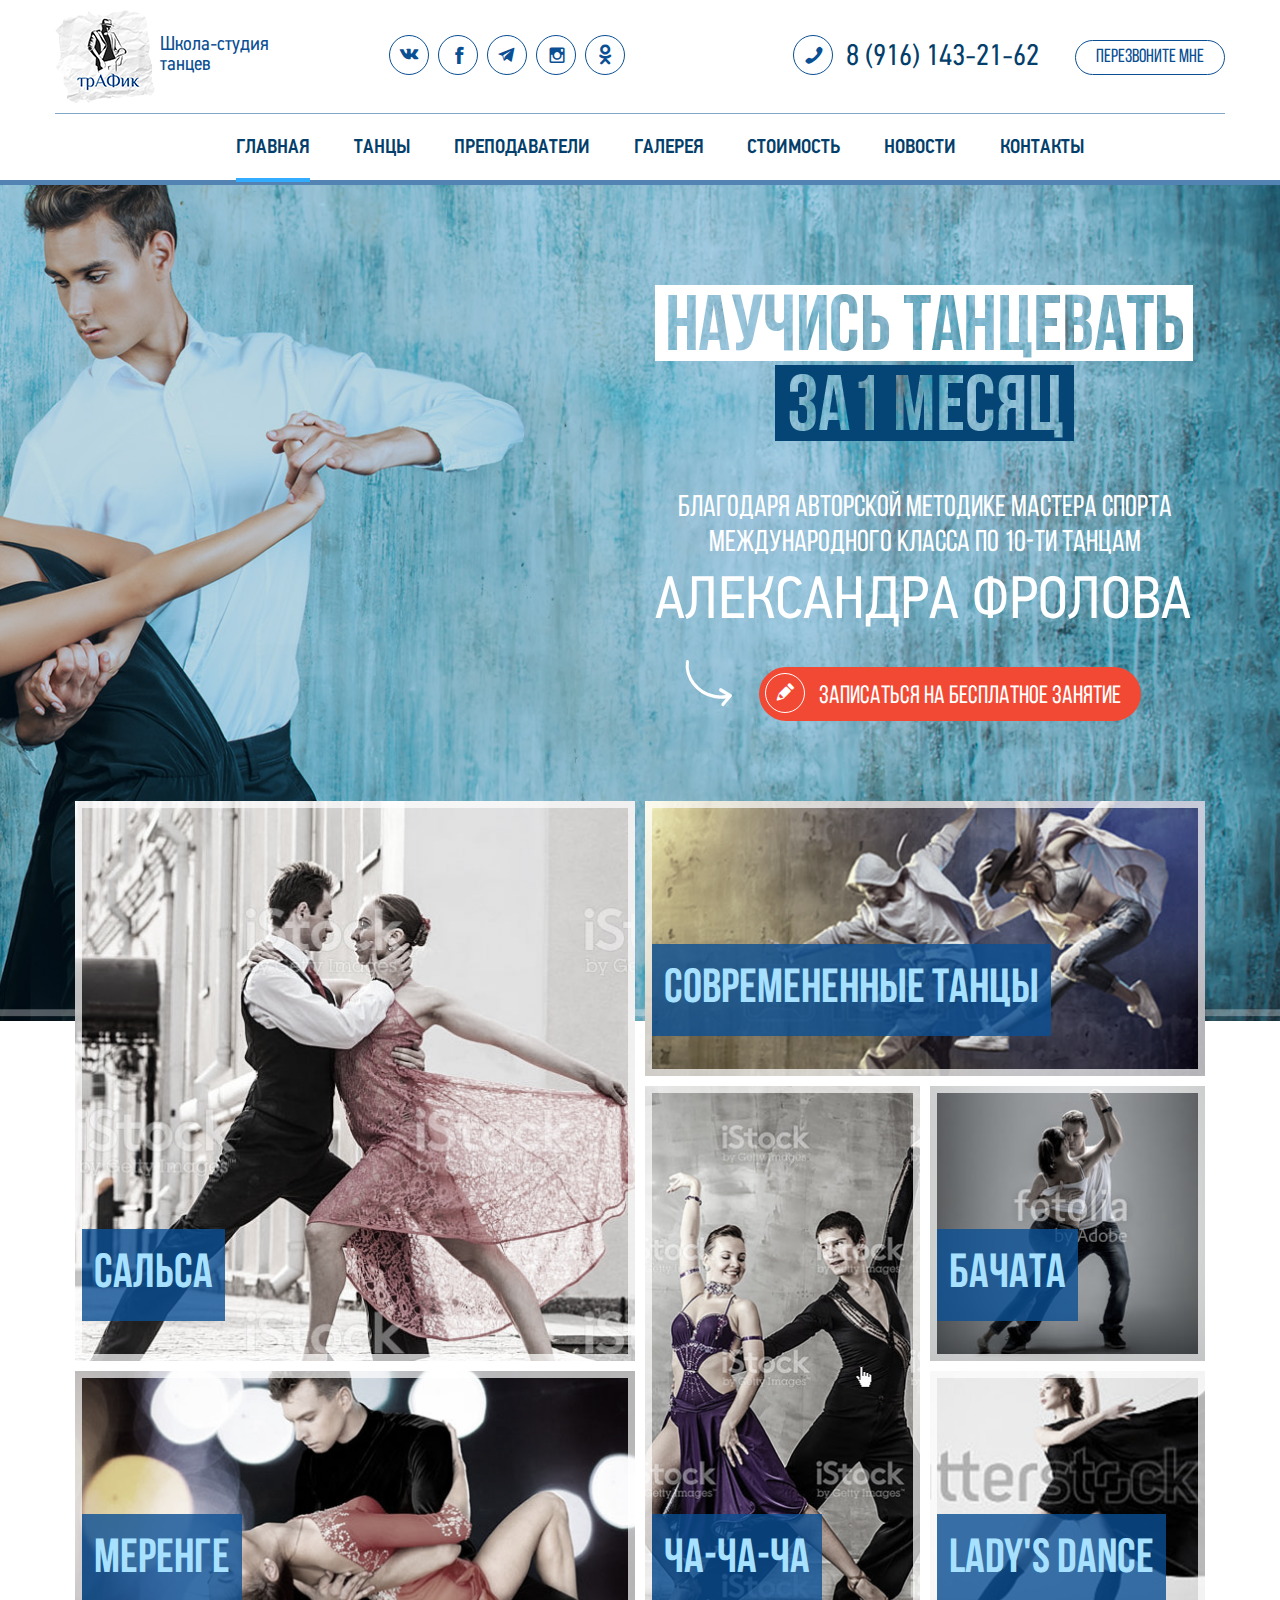
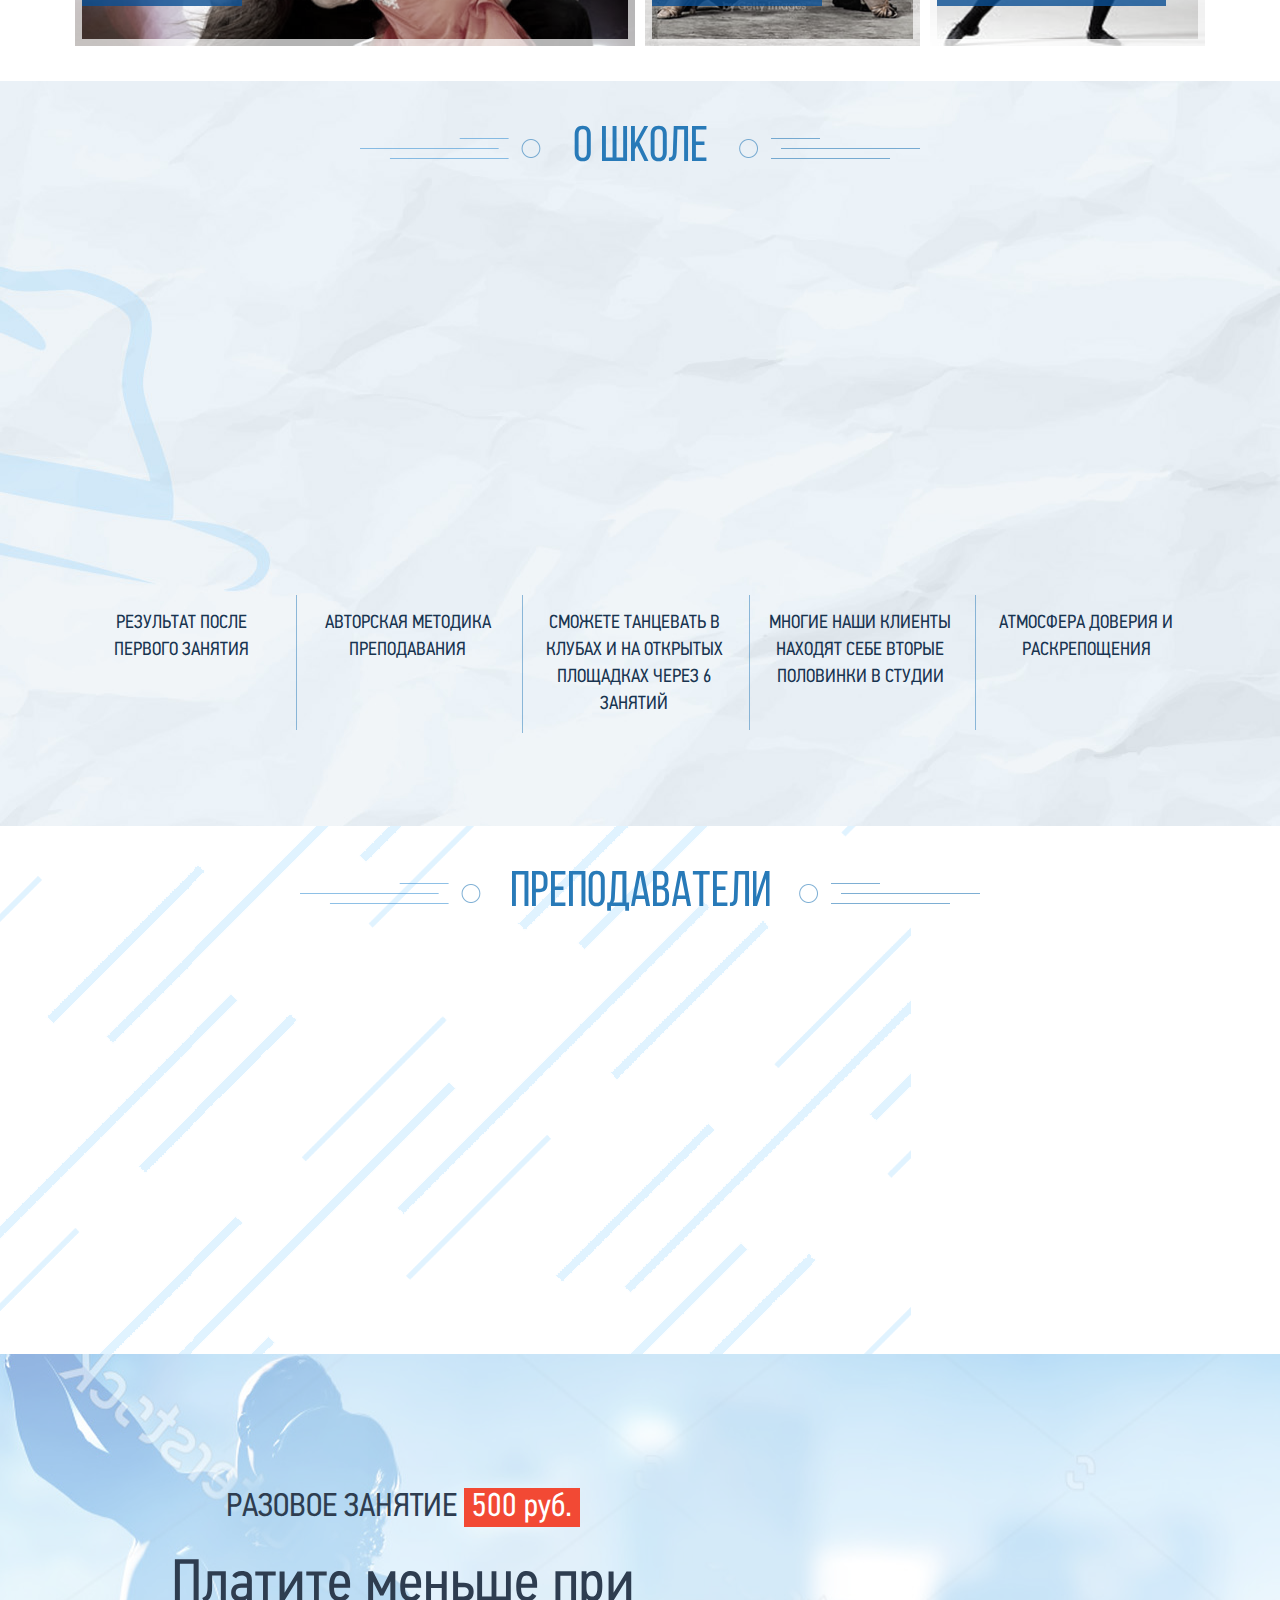
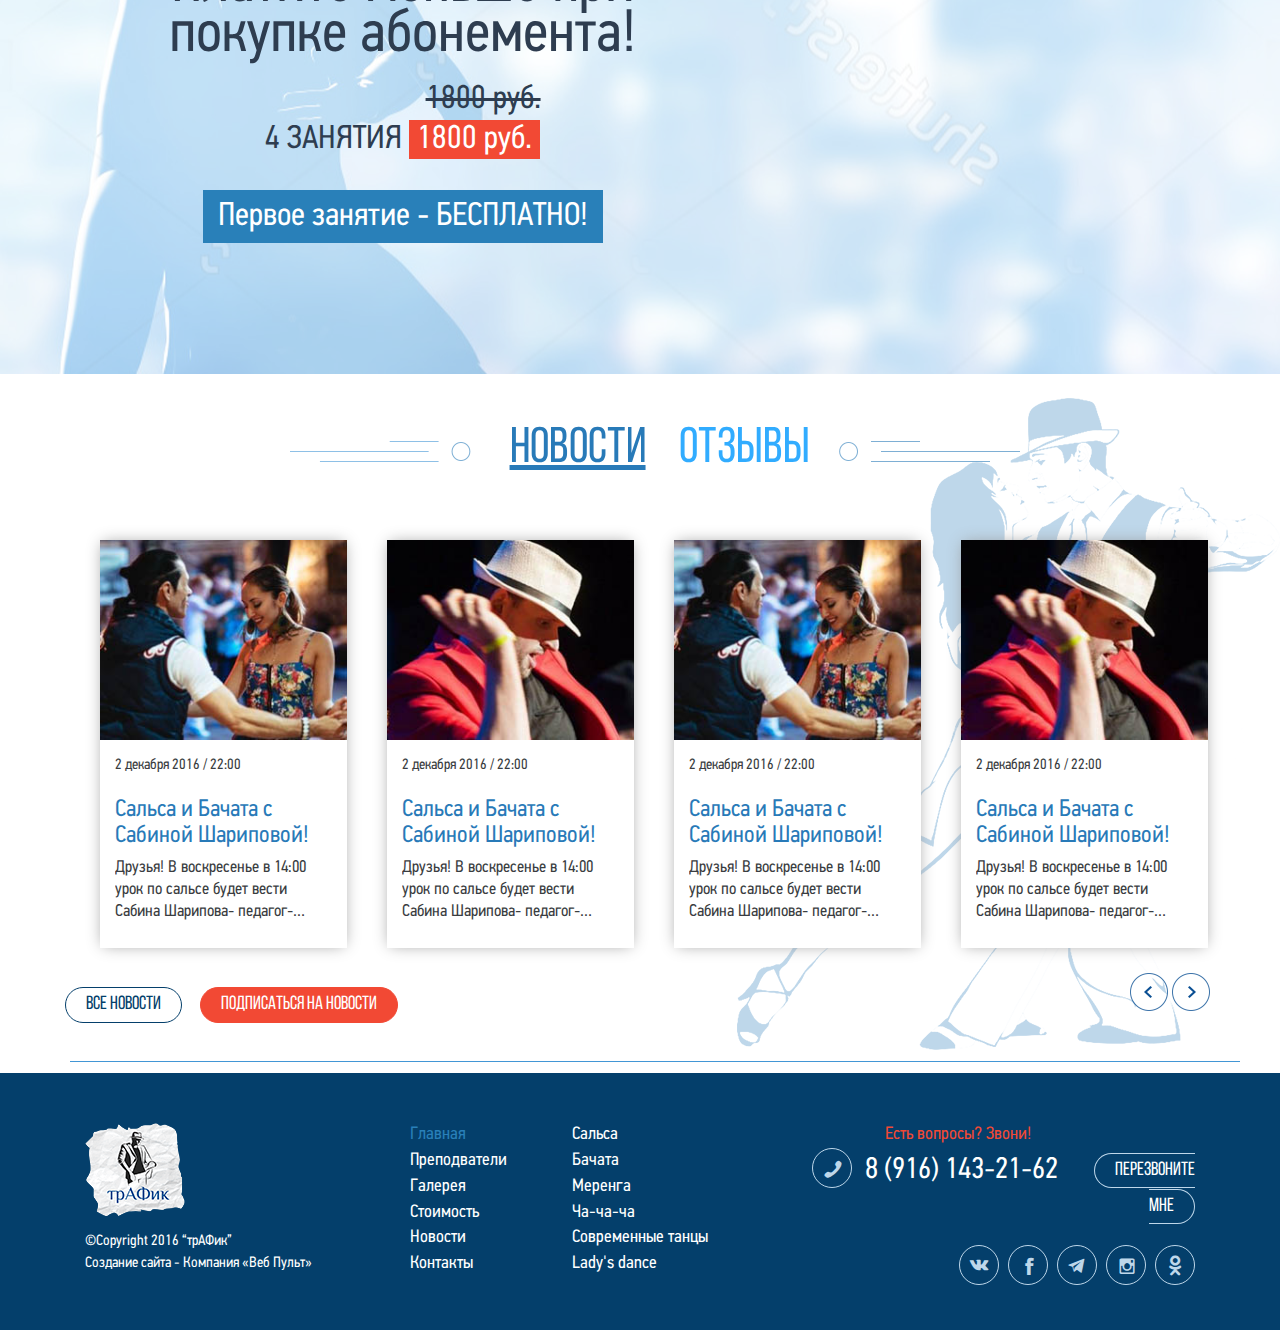
==== commit 79e73fb4: "VAH VAH VAH" ====
--- a/index.html
+++ b/index.html
@@ -83,7 +83,7 @@
 	</section>
 	<section class="dances">
 		<div class="container">
-			<div class="col-md-6">
+			<div class="col-md-6 col-sm-6">
 				<div id="dance1" class="dance">
 					 	<img src="img/type1.jpg" alt="Сальса">
 					 	<a href="#">Сальса</a>
@@ -93,7 +93,7 @@
 					<a href="#">Меренге</a>
 				</div>
 			</div>
-			<div class="col-md-6">
+			<div class="col-md-6 col-sm-6">
 				<div id="dance3" class="dance">
 				<img src="img/type3.jpg"  alt="Современенные танцы">
 				<a href="#">Современенные танцы</a>
@@ -122,32 +122,32 @@
 			<h2 class="page-hdr">
 				О школе
 			</h2>
-			<p>
+			<p class="wow fadeIn" data-wow-delay="1s" data-wow-duration="2s">
 				<strong>ТРАФИК</strong> — школа студия танца Александра Фролова, занятия проводятся по авторской методике высокопрофессиональными преподавателями с начального до продвинутого уровня. В дружеской атмосфере, танцуем с первого урока! Практические занятия проводятся, как в танцевальном зале, так и на вечеринках, которые мы посещаем сплоченным коллективом!
 			</p>
 			<ul class="ul-about">
 				<li>
-					<span class="icon-about wow flip"><i class="icon-1"></i></span>
+					<span class="icon-about wow fadeInUp" data-wow-delay="0.5s" data-wow-duration="2s"><i class="icon-1"></i></span>
 					<span class="about-txt no-border">Результат после
 					первого занятия </span>
 				</li>
 				<li>
-					<span class="icon-about"><i class="icon-2"></i></span>
+					<span class="icon-about wow fadeInDown" data-wow-delay="0.5s" data-wow-duration="2s"><i class="icon-2"></i></span>
 					<span class="about-txt">Авторская методика
 					преподавания </span>
 				</li>
 				<li>
-					<span class="icon-about wow flip"><i class="icon-3"></i></span>
+					<span class="icon-about wow fadeInUp" data-wow-delay="0.5s" data-wow-duration="2s"><i class="icon-3"></i></span>
 					<span class="about-txt">Сможете танцевать
 					в клубах и на открытых площадках через 6 занятий</span>
 				</li>
 				<li>
-					<span class="icon-about"><i class="icon-4"></i></span>
+					<span class="icon-about wow fadeInDown" data-wow-delay="0.5s" data-wow-duration="2s"><i class="icon-4"></i></span>
 					<span class="about-txt">Многие наши клиенты
 					находят себе вторые половинки в студии</span>
 				</li>
 				<li>
-					<span class="icon-about wow flip"><i class="icon-5"></i></span>
+					<span class="icon-about wow fadeInUp" data-wow-delay="0.5s" data-wow-duration="2s"><i class="icon-5"></i></span>
 					<span class="about-txt">Атмосфера доверия
 					и раскрепощения </span>
 				</li>
@@ -212,7 +212,7 @@
 					</p>
 				</div>
 				<div class="col-md-5">
-					<form class="form-signing">
+					<form class="form-signing wow fadeInRight"  data-wow-delay="0.5s" data-wow-duration="2s">
 						<h2>Оставьте свои контакты и мы перезвоним 
 						в ближайшее время!
 						</h2>
@@ -232,128 +232,87 @@
 				<li class="page-hdr"><a href="#responses-tab">Отзывы</a></li>
 			</ul>
 				<div id="news-tab">
-					<div id="news" class="carousel slide" data-ride="carousel">
-					  <!-- Indicators -->
-					  <ol class="carousel-indicators">
-					    <li data-target="#news" data-slide-to="0" class="active"></li>
-					    <li data-target="#news" data-slide-to="1"></li>
-					  </ol>
-
-					  <!-- Wrapper for slides -->
-					  <div class="carousel-inner" role="listbox">
-					    <div class="item active">
-					    		<div class="col-md-3 col-sm-6">
-					    			<div class="shadow-box">
-					    				<a href="#"><img src="img/news1.jpg"></a>
-					    				<div class="news-text">
-					    					<p class="date">2 декабря 2016 / 22:00</p>
-					    					<h3>
-					    						<a href="#">Сальса и Бачата с Сабиной Шариповой! </a>
-					    					</h3>
-					    					<p class="main-txt">
-					    						Друзья! В воскресенье в 14:00 урок по сальсе будет вести Сабина Шарипова- педагог-хореограф... международный инструктор по социальным танцам- сальсе, бачате.!
-					    					</p>
-					    				</div>
-					    			</div>
-					    		</div>
-					    		<div class="col-md-3 col-sm-6">
-					    			<div class="shadow-box">
-					    				<a href="#"><img src="img/news2.jpg"></a>
-					    				<div class="news-text">
-					    					<p class="date">2 декабря 2016 / 22:00</p>
-					    					<h3>
-					    						<a href="#">Авторская методика Александра Фролова!  </a>
-					    					</h3>
-					    					<p class="main-txt">
-					    						Друзья! В воскресенье в 14:00 урок по сальсе будет вести Сабина Шарипова- педагог-хореограф... международный инструктор по социальным танцам- сальсе, бачате.!
-					    					</p>
-					    				</div>
-					    			</div>
-					    		</div>
-					    		<div class="col-md-3 col-sm-6">
-					    			<div class="shadow-box">
-					    				<a href="#"><img src="img/news3.jpg"></a>
-					    				<div class="news-text">
-					    					<p class="date">2 декабря 2016 / 22:00</p>
-					    					<h3>
-					    						<a href="#">Сальса и Бачата с Сабиной Шариповой! </a>
-					    					</h3>
-					    					<p class="main-txt">
-					    						Друзья! В воскресенье в 14:00 урок по сальсе будет вести Сабина Шарипова- педагог-хореограф... международный инструктор по социальным танцам- сальсе, бачате.!
-					    					</p>
-					    				</div>
-					    			</div>
-					    		</div>
-					    		<div class="col-md-3 col-sm-6">
-					    			<div class="shadow-box">
-					    				<a href="#"><img src="img/news4.jpg"></a>
-					    				<div class="news-text">
-					    					<p class="date">2 декабря 2016 / 22:00</p>
-
-					    					<h3>
-					    						<a href="#">Сальса и Бачата с Сабиной Шариповой! </a>
-					    					</h3>
-					    					<p class="main-txt">
-					    						Друзья! В воскресенье в 14:00 урок по сальсе будет вести Сабина Шарипова- педагог-хореограф... международный инструктор по социальным танцам- сальсе, бачате.!
-					    					</p>
-					    				</div>
-					    			</div>
-					    		</div>
-					   </div>
-					   <div class="item">
-					    	 		<div class="col-md-3 col-sm-6">
-					    	 			<div class="shadow-box">
-					    	 				<a href="#"><img src="img/news1.jpg"></a>
-					    	 				<div class="news-text">
-					    	 					<p class="date">2 декабря 2016 / 22:00</p>
-					    	 					<h3>
-					    	 						<a href="#">Сальса и Бачата с Сабиной Шариповой! </a>
-					    	 					</h3>
-					    	 					<p class="main-txt">
-					    	 						Друзья! В воскресенье в 14:00 урок по сальсе будет вести Сабина Шарипова- педагог-хореограф... международный инструктор по социальным танцам- сальсе, бачате.!
-					    	 					</p>
-					    	 				</div>
-					    	 			</div>
-					    	 		</div>
-					    	 		<div class="col-md-3 col-sm-6">
-					    	 			<div class="shadow-box">
-					    	 				<a href="#"><img src="img/news2.jpg"></a>
-					    	 				<div class="news-text">
-					    	 					<p class="date">2 декабря 2016 / 22:00</p>
-					    	 					<h3>
-					    	 						<a href="#">Авторская методика Александра Фролова!  </a>
-					    	 					</h3>
-					    	 					<p class="main-txt">
-					    	 						Друзья! В воскресенье в 14:00 урок по сальсе будет вести Сабина Шарипова- педагог-хореограф... международный инструктор по социальным танцам- сальсе, бачате.!
-					    	 					</p>
-					    	 				</div>
-					    	 			</div>
-					    	 		</div>
-					    	 		<div class="col-md-3 col-sm-6">
-					    	 			<div class="shadow-box">
-					    	 				<a href="#"><img src="img/news3.jpg"></a>
-					    	 				<div class="news-text">
-					    	 					<p class="date">2 декабря 2016 / 22:00</p>
-					    	 					<h3>
-					    	 						<a href="#">Сальса и Бачата с Сабиной Шариповой! </a>
-					    	 					</h3>
-					    	 					<p class="main-txt">
-					    	 						Друзья! В воскресенье в 14:00 урок по сальсе будет вести Сабина Шарипова- педагог-хореограф... международный инструктор по социальным танцам- сальсе, бачате.!
-					    	 					</p>
-					    	 				</div>
-					    	 			</div>
-					    	 		</div>					    
-					    </div>			      
-					  </div>
-
-					  <!-- Left and right controls -->
-					  <a class="left carousel-control" href="#news" role="button" data-slide="prev">
-					    <span class="sr-only">Previous</span>
-					  </a>
-					  <a class="right carousel-control" href="#news" role="button" data-slide="next">
-					    <span class="sr-only">Next</span>
-					  </a>
-				    </div> 
+					<div class="container">
+						<div class="crsl-items" data-navigation="NAV-ID">
+							<div class="crsl-wrap">
+								<figure class="crsl-item">			
+										<div class="shadow-box">
+											<a href="#"><img src="img/news1.jpg"></a>
+											<div class="news-text">
+												<p class="date">2 декабря 2016 / 22:00</p>
+												<h3>
+													<a href="#">Сальса и Бачата с Сабиной Шариповой! </a>
+												</h3>
+												<p class="main-txt">
+													Друзья! В воскресенье в 14:00 урок по сальсе будет вести Сабина Шарипова- педагог-хореограф... международный инструктор по социальным танцам- сальсе, бачате.!
+												</p>
+											</div>
+									</div>
+								</figure>
+								<figure class="crsl-item">
+									<div class="shadow-box">
+										<a href="#"><img src="img/news2.jpg"></a>
+										<div class="news-text">
+											<p class="date">2 декабря 2016 / 22:00</p>
+											<h3>
+												<a href="#">Сальса и Бачата с Сабиной Шариповой! </a>
+											</h3>
+											<p class="main-txt">
+												Друзья! В воскресенье в 14:00 урок по сальсе будет вести Сабина Шарипова- педагог-хореограф... международный инструктор по социальным танцам- сальсе, бачате.!
+											</p>
+										</div>
+									</div>
+								</figure>
+								<figure class="crsl-item">
+									<div class="shadow-box">
+										<a href="#"><img src="img/news1.jpg"></a>
+										<div class="news-text">
+											<p class="date">2 декабря 2016 / 22:00</p>
+											<h3>
+												<a href="#">Сальса и Бачата с Сабиной Шариповой! </a>
+											</h3>
+											<p class="main-txt">
+												Друзья! В воскресенье в 14:00 урок по сальсе будет вести Сабина Шарипова- педагог-хореограф... международный инструктор по социальным танцам- сальсе, бачате.!
+											</p>
+										</div>
+									</div>
+								</figure>
+								<figure class="crsl-item">
+									<div class="shadow-box">
+										<a href="#"><img src="img/news2.jpg"></a>
+										<div class="news-text">
+											<p class="date">2 декабря 2016 / 22:00</p>
+											<h3>
+												<a href="#">Сальса и Бачата с Сабиной Шариповой! </a>
+											</h3>
+											<p class="main-txt">
+												Друзья! В воскресенье в 14:00 урок по сальсе будет вести Сабина Шарипова- педагог-хореограф... международный инструктор по социальным танцам- сальсе, бачате.!
+											</p>
+										</div>
+									</div>
+								</figure>
+								<figure class="crsl-item">
+									<div class="shadow-box">
+										<a href="#"><img src="img/news3.jpg"></a>
+										<div class="news-text">
+											<p class="date">2 декабря 2016 / 22:00</p>
+											<h3>
+												<a href="#">Сальса и Бачата с Сабиной Шариповой! </a>
+											</h3>
+											<p class="main-txt">
+												Друзья! В воскресенье в 14:00 урок по сальсе будет вести Сабина Шарипова- педагог-хореограф... международный инструктор по социальным танцам- сальсе, бачате.!
+											</p>
+										</div>
+									</div>
+								</figure>
+							</div>
+						</div>
+
+						<div id="NAV-ID" class="crsl-nav">
+							<a href="#" class="previous"><img src="img/icons/icon-prev.png" alt=""></a>
+							<a href="#" class="next"><img src="img/icons/icon-next.png" alt=""></a>
+						</div>
+					</div>
 				</div>
 				<div id="responses-tab">
 					<div id="responses" class="carousel slide" data-ride="carousel">
@@ -437,8 +396,8 @@
 		<h2 class="learn-more">
 			<a href="#">Все новости</a>
 		</h2>
-		<h2 class="learn-more">
-			<a href="#">Подписаться на новости</a>
+		<h2 class="learn-more active">
+			<a class="active" href="#">Подписаться на новости</a>
 		</h2>
 	</div>
 		</div>
@@ -509,6 +468,8 @@
  	 <script src="https://cdnjs.cloudflare.com/ajax/libs/jquery/3.1.1/jquery.js"></script>
 	<script src="js/vendors/wow.js"></script> 
 	<script src="js/vendors/bootstrap.min.js"></script>
+	<script src="js/vendors/jQuery.scrollSpeed.js"></script>
+	<script src="js/vendors/responsiveCarousel.min.js"></script>
 	<script src="js/main.js"></script>
 
 	<script>
--- a/css/style.css
+++ b/css/style.css
@@ -1,7 +1,9 @@
 /* === COLORS === */
 html, body {
   padding: 0;
-  margin: 0; }
+  margin: 0;
+  -webkit-transition: all 0.4s linear;
+  transition: all 0.4s linear; }
   html .wrapper, body .wrapper {
     overflow: hidden; }
 
@@ -63,12 +65,14 @@
   padding: 6px 20px 7px 20px;
   display: inline-block;
   color: white;
-  background-color: #31acff;
+  background-color: #f24934;
   margin-left: 20px;
   text-align: left;
-  cursor: pointer; }
+  cursor: pointer;
+  -webkit-transition: all 0.3s ease-in-out 0s;
+  transition: all 0.3s ease-in-out 0s; }
   .sign:hover {
-    background-color: #f24934;
+    background-color: #31acff;
     color: white; }
   .sign .icon-wrap {
     border: 1px solid white;
@@ -87,7 +91,7 @@
       font-size: 20px; }
 
 .shadow-box {
-  box-shadow: 0 0 10px #888888;
+  box-shadow: 0 0 15px -3px #999;
   background-color: white; }
 
 .hdr-contact {
@@ -174,7 +178,9 @@
       font-size: 19px;
       text-align: center;
       color: #0a4f93;
-      border: 1px solid #0a4f93; }
+      border: 1px solid #0a4f93;
+      -webkit-transition: all 0.5s linear;
+      transition: all 0.5s linear; }
       header .hdr-contact a.round-btn:hover {
         color: white;
         background-color: #0a4f93; }
@@ -210,14 +216,33 @@
     color: #043f6b;
     padding-bottom: 20px; }
     .navigation .nav-list li.active {
-      border-bottom: 5px solid #31acff; }
+      border-bottom: 4px solid #31acff; }
     .navigation .nav-list li a {
       color: #043f6b;
       padding-bottom: 20px;
-      padding-top: 20px; }
+      padding-top: 20px;
+      position: relative;
+      -webkit-transition: all 0.4s ease-in-out 0s;
+      transition: all 0.4s ease-in-out 0s; }
+      .navigation .nav-list li a:before {
+        content: "";
+        position: absolute;
+        width: 100%;
+        height: 4px;
+        bottom: -4px;
+        left: 0;
+        background-color: #f24934;
+        visibility: hidden;
+        -webkit-transform: scaleX(0);
+        transform: scaleX(0);
+        -webkit-transition: all 0.4s ease-in-out 0s;
+        transition: all 0.4s ease-in-out 0s; }
       .navigation .nav-list li a:hover {
-        color: #f24934;
-        border-bottom: 5px solid #f24934; }
+        color: #f24934; }
+        .navigation .nav-list li a:hover:before {
+          visibility: visible;
+          -webkit-transform: scaleX(1);
+          transform: scaleX(1); }
 
 .banner {
   background: url(../img/banner-bg.jpg) no-repeat right top;
@@ -264,7 +289,8 @@
       height: 100%;
       position: relative;
       outline: 7px solid rgba(255, 255, 255, 0.7);
-      outline-offset: -7px; }
+      outline-offset: -7px;
+      transition: outline 5s linear; }
     .dances .dance a {
       color: #a7e1ff;
       font-family: "BebasNeueBold", sans-serif;
@@ -311,7 +337,8 @@
   .about .ul-about {
     margin-top: 30px;
     margin-bottom: 90px;
-    padding: 0; }
+    padding: 3px 0;
+    overflow: hidden; }
     .about .ul-about li {
       width: 19.5%;
       display: inline-block;
@@ -362,9 +389,9 @@
 
 .teachers {
   background: white url("../img/teachers-bg.png") left top no-repeat;
-  padding-bottom: 60px; }
+  padding-bottom: 55px; }
   .teachers .page-hdr {
-    padding-bottom: 30px; }
+    padding-bottom: 20px; }
     .teachers .page-hdr:before {
       content: '';
       position: absolute;
@@ -402,7 +429,9 @@
       font-family: "PFDinTextCondPro", sans-serif;
       font-size: 38px;
       text-align: center;
-      padding: 3px 30px 20px 30px; }
+      padding: 3px 30px 20px 30px;
+      line-height: 30px;
+      margin-top: 15px; }
       .teachers .shadow-box h3 a {
         color: #043f6b; }
     .teachers .shadow-box:hover .img-container img {
@@ -411,10 +440,10 @@
       color: #287ab8; }
 
 .prices {
-  background: #85c4ef url("../img/price-bg.jpg") center top no-repeat;
-  padding-top: 50px; }
+  background: #85c4ef url("../img/price-bg.jpg") center top no-repeat; }
   .prices .white-bg {
-    background-color: rgba(255, 255, 255, 0.5); }
+    background-color: rgba(255, 255, 255, 0.5);
+    padding-top: 50px; }
     .prices .white-bg .container {
       padding-top: 80px;
       padding-bottom: 100px; }
@@ -477,6 +506,16 @@
       .prices form.form-signing .sign .icon-wrap {
         margin-bottom: -11px; }
 
+.crsl-nav {
+  float: right;
+  margin-right: 15px;
+  margin-top: 10px;
+  position: relative;
+  z-index: 100000000; }
+
+.crsl-items .shadow-box {
+  margin: 15px; }
+
 .news-responses {
   padding: 40px 0;
   background: transparent url("../img/news-bg.png") right center no-repeat; }
@@ -544,9 +583,10 @@
       -webkit-line-clamp: 3;
       -webkit-box-orient: vertical; }
   .news-responses .more {
-    margin-top: -60px;
+    margin-top: -95px;
+    margin-right: 60px;
     position: relative;
-    z-index: 1000000; }
+    z-index: 1000; }
   .news-responses .learn-more {
     border-radius: 20px;
     padding: 7px 20px;
@@ -555,13 +595,19 @@
     font-size: 19px;
     text-align: center;
     border: 1px solid #043f6b;
-    display: inline-block; }
+    display: inline-block;
+    margin-right: 14px; }
     .news-responses .learn-more a {
       color: #043f6b; }
-    .news-responses .learn-more:hover, .news-responses .learn-more:hover a {
+    .news-responses .learn-more.active,
+    .news-responses .learn-more a.active, .news-responses .learn-more:hover, .news-responses .learn-more:hover a {
       color: white;
       background-color: #f24934;
       border-color: #f24934; }
+  .news-responses #news-tab .container,
+  .news-responses #resonses-tab .container {
+    padding-bottom: 50px;
+    border-bottom: 1px solid #4296d5; }
   .news-responses #responses-tab .shadow-box {
     position: relative; }
     .news-responses #responses-tab .shadow-box:after {
@@ -598,7 +644,8 @@
   width: 40px;
   opacity: 1;
   top: 91%;
-  right: 10px; }
+  right: 10px;
+  z-index: 10000000; }
   .carousel-control.right:hover {
     background: transparent url(../img/icons/icon-next-active.png) no-repeat; }
 
@@ -608,7 +655,8 @@
   opacity: 1;
   top: 91%;
   left: auto;
-  right: 60px; }
+  right: 60px;
+  z-index: 10000000; }
   .carousel-control.left:hover {
     background: transparent url(../img/icons/icon-prev-active.png) no-repeat; }
 
--- a/css/vendors/responsive.css
+++ b/css/vendors/responsive.css
@@ -105,6 +105,10 @@
 		padding-bottom: 20px;
 	}
 
+	.dances .dance a {
+		font-size: 25px;
+	}
+
 }
 
 @media (max-width: 767px) {
@@ -138,6 +142,15 @@
 		display: none;
 	}
 
+	.dances .dance img {
+		width: 70%;
+		display: block;
+		margin: 0 auto;
+	}
+
+	.dances .dance a {
+		left: calc(15% + 11px);
+	}
 
 }
 
@@ -169,7 +182,11 @@
 	    width: 100%;
 	    height: 100%;
 	}
+	.dances .dance img {
+		width: 90%;
+	}
+
 	.dances .dance a {
-		font-size: 40px;
+		left: calc(5% + 11px);
 	}
 }